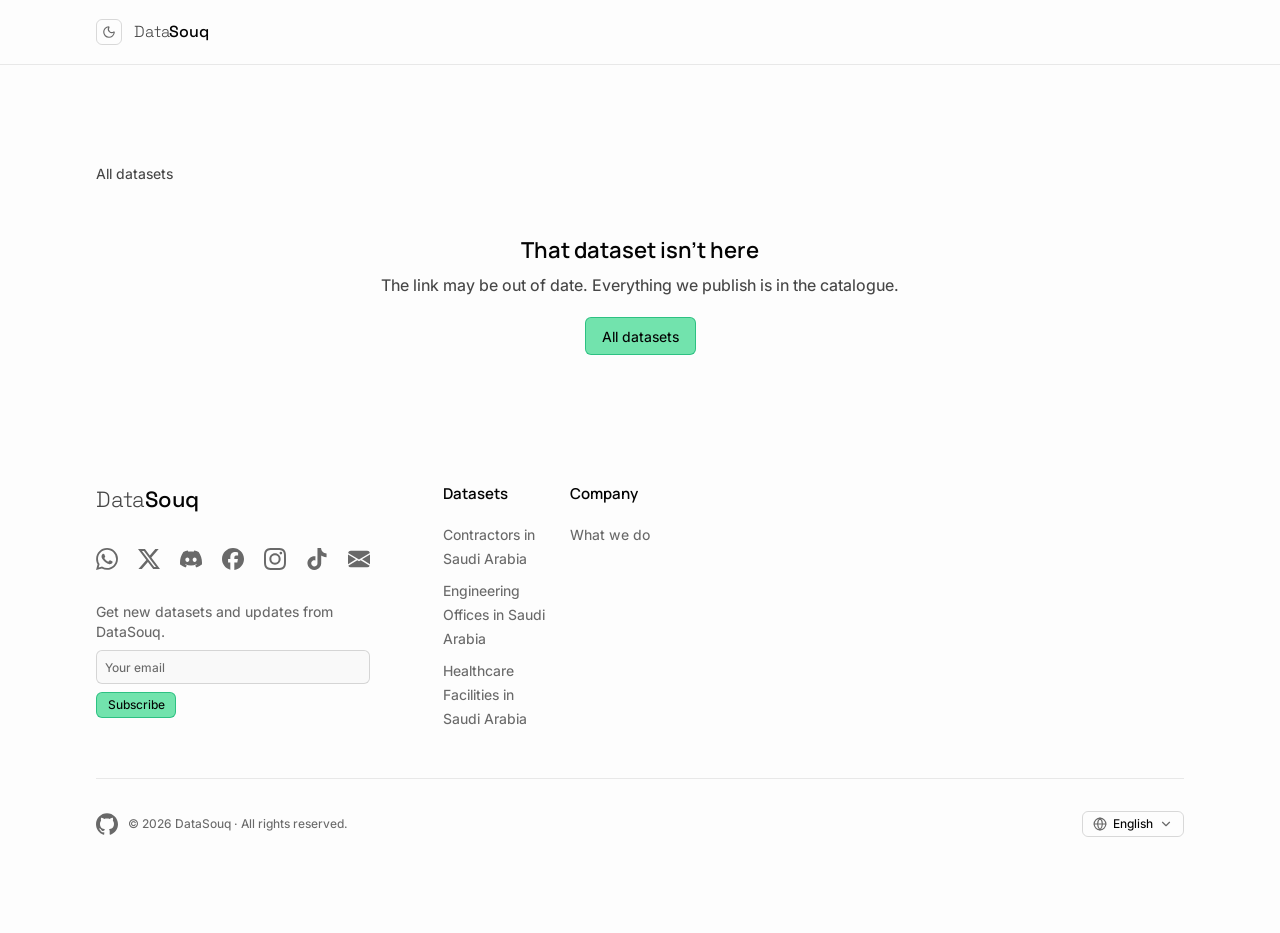
==== dataset.html @ 9126fdaa "Move the theme control to the nav, and rebuild the language picker Three changes to the chrome, all " ====
<!DOCTYPE html>
<html lang="en" dir="ltr" data-theme="light">
<head>
<meta charset="UTF-8">
<meta name="viewport" content="width=device-width, initial-scale=1">
<title>Dataset — DataSouq</title>
<meta name="description" content="Field list, coverage and distribution charts for a DataSouq dataset. قائمة الحقول وتغطية البيانات ورسوم التوزيع لقاعدة بيانات داتا سوق.">

<!-- One page serves every dataset: ?id= picks which. There is no per-dataset
     HTML file to keep in step as assets/js/datasets.js grows, and no server
     to rewrite paths on a static host. The canonical below is rewritten per
     dataset by dataset-page.js, alongside the title and og: tags. -->
<meta property="og:type" content="article">
<meta property="og:site_name" content="DataSouq">
<meta property="og:title" content="Dataset — DataSouq">
<meta property="og:description" content="Field list, coverage and distribution charts for a DataSouq dataset.">
<meta property="og:image" content="https://datasouq.github.io/assets/og.jpg">
<meta property="og:image:width" content="1200">
<meta property="og:image:height" content="630">
<meta name="twitter:card" content="summary_large_image">
<meta name="twitter:image" content="https://datasouq.github.io/assets/og.jpg">
<link rel="canonical" href="https://datasouq.github.io/dataset.html">

<meta name="theme-color" id="theme-color" content="#fdfdfd">

<link rel="icon" href="data:image/svg+xml,%3Csvg xmlns='http://www.w3.org/2000/svg' viewBox='0 0 32 32'%3E%3Crect width='32' height='32' rx='6' fill='%233ecf8e'/%3E%3Ctext x='16' y='22' font-size='17' font-family='Arial' font-weight='bold' text-anchor='middle' fill='%23101010'%3ED%3C/text%3E%3C/svg%3E">

<link rel="preconnect" href="https://fonts.googleapis.com">
<link rel="preconnect" href="https://fonts.gstatic.com" crossorigin>
<link href="https://fonts.googleapis.com/css2?family=Inter:wght@400;450;500&family=Manrope:wght@500;600&family=IBM+Plex+Sans+Arabic:wght@400;500;600&display=swap" rel="stylesheet">
<link href="https://fonts.googleapis.com/css2?family=Space+Grotesk:wght@300;500&text=DataSouq&display=swap" rel="stylesheet">

<link rel="stylesheet" href="assets/css/styles.css">

<!-- Restore theme + language before paint -->
<script>
  (function () {
    try {
      var theme = localStorage.getItem("datasouq-theme") || "light";
      var lang = localStorage.getItem("datasouq-lang") || "en";
      document.documentElement.setAttribute("data-theme", theme);
      document.documentElement.lang = lang;
      document.documentElement.dir = lang === "ar" ? "rtl" : "ltr";
      var meta = document.getElementById("theme-color");
      if (meta) meta.setAttribute("content", theme === "dark" ? "#151816" : "#fdfdfd");
    } catch (e) {}
  })();
</script>

<!-- Organization and WebSite only, same as the landing page. The Dataset
     entry for whichever dataset this page is showing is appended by
     site.js's renderDatasetStructuredData() — on this page it narrows to
     the one being viewed, so a crawler reading this URL gets markup about
     this dataset rather than the whole catalogue. -->
<script type="application/ld+json" id="ld-json">
{
  "@context": "https://schema.org",
  "@graph": [
    {
      "@type": "Organization",
      "@id": "https://datasouq.github.io/#organization",
      "name": "DataSouq",
      "alternateName": "داتا سوق",
      "url": "https://datasouq.github.io/",
      "image": "https://datasouq.github.io/assets/og.jpg",
      "description": "DataSouq cleans, deduplicates and structures raw records, then delivers them as datasets ready to import.",
      "email": "mbi.datasouq@gmail.com",
      "sameAs": [
        "https://github.com/datasouq",
        "https://x.com/xdatasouq",
        "https://www.tiktok.com/@datasouq",
        "https://www.facebook.com/DataSouq.page",
        "https://www.instagram.com/datasouq"
      ]
    },
    {
      "@type": "WebSite",
      "@id": "https://datasouq.github.io/#website",
      "url": "https://datasouq.github.io/",
      "name": "DataSouq",
      "inLanguage": ["en", "ar"],
      "publisher": { "@id": "https://datasouq.github.io/#organization" }
    }
  ]
}
</script>
</head>
<body>

<a class="skip-link" href="#main" tabindex="0" data-i18n="skipLink">Skip to content</a>

<!-- ============================ Nav ============================ -->
<header class="nav">
  <div class="container nav__inner">
    <!-- The theme control leads the bar, pinned to its left edge. .nav__inner
         is direction: ltr, so "left" here is the physical side and it stays
         put when the page turns over into Arabic. -->
    <button class="ctl ctl--icon" id="theme-toggle" tabindex="0" aria-label="Toggle theme">
      <!-- Lucide: sun -->
      <svg class="icon-sun" viewBox="0 0 24 24" fill="none" stroke="currentColor" stroke-width="2" stroke-linecap="round" stroke-linejoin="round" aria-hidden="true">
        <circle cx="12" cy="12" r="4"/>
        <path d="M12 2v2"/>
        <path d="M12 20v2"/>
        <path d="m4.93 4.93 1.41 1.41"/>
        <path d="m17.66 17.66 1.41 1.41"/>
        <path d="M2 12h2"/>
        <path d="M20 12h2"/>
        <path d="m6.34 17.66-1.41 1.41"/>
        <path d="m19.07 4.93-1.41 1.41"/>
      </svg>
      <!-- Lucide: moon -->
      <svg class="icon-moon" viewBox="0 0 24 24" fill="none" stroke="currentColor" stroke-width="2" stroke-linecap="round" stroke-linejoin="round" aria-hidden="true">
        <path d="M20.985 12.486a9 9 0 1 1-9.473-9.472c.405-.022.617.46.402.803a6 6 0 0 0 8.268 8.268c.344-.215.825-.004.803.401"/>
      </svg>
    </button>

    <!-- Wordmark: one word, two weights. The break between "Data" and "Souq"
         is carried by weight and tone, not by a space or a separator. -->
    <a class="brand" href="index.html#top" tabindex="0" lang="en" aria-label="DataSouq — home"
       data-i18n-attr="aria-label:brandHome"
       ><span class="brand__data">Data</span><span class="brand__souq">Souq</span></a>
  </div>
</header>

<main id="main" tabindex="-1">

  <!-- Everything below is written by assets/js/dataset-page.js from the
       dataset's assets/js/datasets.js entry and its generated
       assets/data/<id>.js payload. The page holds the shells only, so it
       never needs editing when a dataset is added. -->
  <section class="section detail__head">
    <div class="container">
      <a class="backlink" href="index.html#datasets" tabindex="0" data-i18n="backToCatalogue">
        <!-- Lucide: arrow-left — flipped for RTL by CSS -->
        <svg class="backlink__icon" viewBox="0 0 24 24" fill="none" stroke="currentColor" stroke-width="2" stroke-linecap="round" stroke-linejoin="round" aria-hidden="true">
          <path d="m12 19-7-7 7-7"/><path d="M19 12H5"/>
        </svg>
        <span data-i18n="backToCatalogue">All datasets</span>
      </a>

      <div id="detail-head"></div>
    </div>
  </section>

  <section class="section" id="figures">
    <div class="container">
      <div class="head">
        <div class="head__label" data-i18n="chartsLabel">Inside the data</div>
        <h2 data-i18n="chartsTitle">What the file actually holds</h2>
        <p data-i18n="chartsLead">Every figure below is counted from the delivered file, not estimated.</p>
      </div>
      <div id="detail-charts" class="charts"></div>
    </div>
  </section>

  <section class="section" id="dictionary">
    <div class="container">
      <div class="head">
        <div class="head__label" data-i18n="dictLabel">Data dictionary</div>
        <h2 data-i18n="dictTitle">Every field, described</h2>
        <p data-i18n="dictLead">The full column list as it ships in the file, with what each one holds and the values it takes.</p>
      </div>
      <div id="detail-dictionary"></div>
    </div>
  </section>

  <section class="section">
    <div class="container">
      <div class="panel">
        <div class="panel__icon">
          <!-- Lucide: package-open -->
          <svg viewBox="0 0 24 24" fill="none" stroke="currentColor" stroke-width="2" stroke-linecap="round" stroke-linejoin="round" aria-hidden="true">
            <path d="M12 22v-9"/>
            <path d="M15.17 2.21a1.67 1.67 0 0 1 1.63 0L21 4.57a1.93 1.93 0 0 1 0 3.36L8.82 14.79a1.655 1.655 0 0 1-1.64 0L3 12.43a1.93 1.93 0 0 1 0-3.36z"/>
            <path d="M20 13v3.87a2.06 2.06 0 0 1-1.11 1.83l-6 3.08a1.93 1.93 0 0 1-1.78 0l-6-3.08A2.06 2.06 0 0 1 4 16.87V13"/>
            <path d="M21 12.43a1.93 1.93 0 0 0 0-3.36L8.83 2.2a1.64 1.64 0 0 0-1.63 0L3 4.57a1.93 1.93 0 0 0 0 3.36l12.18 6.86a1.636 1.636 0 0 0 1.63 0z"/>
          </svg>
        </div>
        <h2 data-i18n="detailCtaTitle">Want this file?</h2>
        <p data-i18n="detailCtaBody">Message us and we'll send a sample of the real records and the price.</p>
        <div class="panel__actions" id="detail-cta"></div>
      </div>
    </div>
  </section>

</main>

<!-- ============================ Footer ============================ -->
<footer class="footer">
  <div class="container">
    <div class="footer__grid">

      <div class="footer__brand">
        <a class="brand brand--footer" href="index.html#top" tabindex="0" lang="en"
           aria-label="DataSouq — home" data-i18n-attr="aria-label:brandHome"
           ><span class="brand__data">Data</span><span class="brand__souq">Souq</span></a>

        <div class="footer__social">
          <span class="sr-only" role="status" aria-live="polite" id="copy-status"></span>
      <a class="social" data-wa href="https://wa.me/@mbi.group" target="_blank" rel="noopener noreferrer"
         tabindex="0" aria-label="WhatsApp" title="WhatsApp">
        <svg viewBox="0 0 24 24" fill="none" stroke="none" aria-hidden="true">
          <path fill="currentColor" d="M17.472 14.382c-.297-.149-1.758-.867-2.03-.967-.273-.099-.471-.148-.67.15-.197.297-.767.966-.94 1.164-.173.199-.347.223-.644.075-.297-.15-1.255-.463-2.39-1.475-.883-.788-1.48-1.761-1.653-2.059-.173-.297-.018-.458.13-.606.134-.133.298-.347.446-.52.149-.174.198-.298.298-.497.099-.198.05-.371-.025-.52-.075-.149-.669-1.612-.916-2.207-.242-.579-.487-.5-.669-.51-.173-.008-.371-.01-.57-.01-.198 0-.52.074-.792.372-.272.297-1.04 1.016-1.04 2.479 0 1.462 1.065 2.875 1.213 3.074.149.198 2.096 3.2 5.077 4.487.709.306 1.262.489 1.694.625.712.227 1.36.195 1.871.118.571-.085 1.758-.719 2.006-1.413.248-.694.248-1.289.173-1.413-.074-.124-.272-.198-.57-.347m-5.421 7.403h-.004a9.87 9.87 0 0 1-5.031-1.378l-.361-.214-3.741.982.998-3.648-.235-.374a9.86 9.86 0 0 1-1.51-5.26c.001-5.45 4.436-9.884 9.888-9.884 2.64 0 5.122 1.03 6.988 2.898a9.825 9.825 0 0 1 2.893 6.994c-.003 5.45-4.437 9.884-9.885 9.884m8.413-18.297A11.815 11.815 0 0 0 12.05 0C5.495 0 .16 5.335.157 11.892c0 2.096.547 4.142 1.588 5.945L.057 24l6.305-1.654a11.882 11.882 0 0 0 5.683 1.448h.005c6.554 0 11.89-5.335 11.893-11.893a11.821 11.821 0 0 0-3.48-8.413Z"/>
        </svg>
      </a>

      <a class="social" href="https://x.com/xdatasouq" target="_blank"
         rel="noopener noreferrer" tabindex="0" aria-label="X" title="X">
        <svg viewBox="1.25 2.25 21.57 19.5" fill="none" stroke="none" aria-hidden="true">
          <path fill="currentColor" d="M18.244 2.25h3.308l-7.227 8.26 8.502 11.24H16.17l-5.214-6.817L4.99 21.75H1.68l7.73-8.835L1.254 2.25H8.08l4.713 6.231zm-1.161 17.52h1.833L7.084 4.126H5.117z"/>
        </svg>
      </a>

      <button class="social" type="button" tabindex="0" data-copy="datasouq"
              aria-label="Copy our Discord username, datasouq" title="Discord — datasouq"
              data-i18n-attr="aria-label:discordCopy,title:discordTitle">
        <svg viewBox="0 0 24 24" fill="none" stroke="none" aria-hidden="true">
          <path fill="currentColor" d="M20.317 4.3658a19.7913 19.7913 0 0 0-4.8851-1.5152.0741.0741 0 0 0-.0785.0371c-.211.3753-.4447.8648-.6083 1.2495-1.8447-.2762-3.68-.2762-5.4868 0-.1636-.3933-.4058-.8742-.6177-1.2495a.077.077 0 0 0-.0785-.037 19.7363 19.7363 0 0 0-4.8852 1.515.0699.0699 0 0 0-.0321.0277C.5334 9.0458-.319 13.5799.0992 18.0578a.0824.0824 0 0 0 .0312.0561c2.0528 1.5076 4.0413 2.4228 5.9929 3.0294a.0777.0777 0 0 0 .0842-.0276c.4616-.6304.8731-1.2952 1.226-1.9942a.076.076 0 0 0-.0416-.1057c-.6528-.2476-1.2743-.5495-1.8722-.8923a.077.077 0 0 1-.0076-.1277c.1258-.0943.2517-.1923.3718-.2914a.0743.0743 0 0 1 .0776-.0105c3.9278 1.7933 8.18 1.7933 12.0614 0a.0739.0739 0 0 1 .0785.0095c.1202.099.246.1981.3728.2924a.077.077 0 0 1-.0066.1276 12.2986 12.2986 0 0 1-1.873.8914.0766.0766 0 0 0-.0407.1067c.3604.698.7719 1.3628 1.225 1.9932a.076.076 0 0 0 .0842.0286c1.961-.6067 3.9495-1.5219 6.0023-3.0294a.077.077 0 0 0 .0313-.0552c.5004-5.177-.8382-9.6739-3.5485-13.6604a.061.061 0 0 0-.0312-.0286zM8.02 15.3312c-1.1825 0-2.1569-1.0857-2.1569-2.419 0-1.3332.9555-2.4189 2.157-2.4189 1.2108 0 2.1757 1.0952 2.1568 2.419 0 1.3332-.9555 2.4189-2.1569 2.4189zm7.9748 0c-1.1825 0-2.1569-1.0857-2.1569-2.419 0-1.3332.9554-2.4189 2.1569-2.4189 1.2108 0 2.1757 1.0952 2.1568 2.419 0 1.3332-.946 2.4189-2.1568 2.4189Z"/>
        </svg>
      </button>

      <a class="social" href="https://www.facebook.com/DataSouq.page" target="_blank"
         rel="noopener noreferrer" tabindex="0" aria-label="Facebook" title="Facebook">
        <svg viewBox="0 0 24 24" fill="none" stroke="none" aria-hidden="true">
          <path fill="currentColor" d="M9.101 23.691v-7.98H6.627v-3.667h2.474v-1.58c0-4.085 1.848-5.978 5.858-5.978.401 0 .955.042 1.468.103a8.68 8.68 0 0 1 1.141.195v3.325a8.623 8.623 0 0 0-.653-.036 26.805 26.805 0 0 0-.733-.009c-.707 0-1.259.096-1.675.309a1.686 1.686 0 0 0-.679.622c-.258.42-.374.995-.374 1.752v1.297h3.919l-.386 2.103-.287 1.564h-3.246v8.245C19.396 23.238 24 18.179 24 12.044c0-6.627-5.373-12-12-12s-12 5.373-12 12c0 5.628 3.874 10.35 9.101 11.647Z"/>
        </svg>
      </a>

      <a class="social" href="https://www.instagram.com/datasouq" target="_blank"
         rel="noopener noreferrer" tabindex="0" aria-label="Instagram" title="Instagram">
        <svg viewBox="0 0 24 24" fill="none" stroke="none" aria-hidden="true">
          <path fill="currentColor" d="M7.0301.084c-1.2768.0602-2.1487.264-2.911.5634-.7888.3075-1.4575.72-2.1228 1.3877-.6652.6677-1.075 1.3368-1.3802 2.127-.2954.7638-.4956 1.6365-.552 2.914-.0564 1.2775-.0689 1.6882-.0626 4.947.0062 3.2586.0206 3.6671.0825 4.9473.061 1.2765.264 2.1482.5635 2.9107.308.7889.72 1.4573 1.388 2.1228.6679.6655 1.3365 1.0743 2.1285 1.38.7632.295 1.6361.4961 2.9134.552 1.2773.056 1.6884.069 4.9462.0627 3.2578-.0062 3.668-.0207 4.9478-.0814 1.28-.0607 2.147-.2652 2.9098-.5633.7889-.3086 1.4578-.72 2.1228-1.3881.665-.6682 1.0745-1.3378 1.3795-2.1284.2957-.7632.4966-1.636.552-2.9124.056-1.2809.0692-1.6898.063-4.948-.0063-3.2583-.021-3.6668-.0817-4.9465-.0607-1.2797-.264-2.1487-.5633-2.9117-.3084-.7889-.72-1.4568-1.3876-2.1228C21.2982 1.33 20.628.9208 19.8378.6165 19.074.321 18.2017.1197 16.9244.0645 15.6471.0093 15.236-.005 11.977.0014 8.718.0076 8.31.0215 7.0301.0839m.1402 21.6932c-1.17-.0509-1.8053-.2453-2.2287-.408-.5606-.216-.96-.4771-1.3819-.895-.422-.4178-.6811-.8186-.9-1.378-.1644-.4234-.3624-1.058-.4171-2.228-.0595-1.2645-.072-1.6442-.079-4.848-.007-3.2037.0053-3.583.0607-4.848.05-1.169.2456-1.805.408-2.2282.216-.5613.4762-.96.895-1.3816.4188-.4217.8184-.6814 1.3783-.9003.423-.1651 1.0575-.3614 2.227-.4171 1.2655-.06 1.6447-.072 4.848-.079 3.2033-.007 3.5835.005 4.8495.0608 1.169.0508 1.8053.2445 2.228.408.5608.216.96.4754 1.3816.895.4217.4194.6816.8176.9005 1.3787.1653.4217.3617 1.056.4169 2.2263.0602 1.2655.0739 1.645.0796 4.848.0058 3.203-.0055 3.5834-.061 4.848-.051 1.17-.245 1.8055-.408 2.2294-.216.5604-.4763.96-.8954 1.3814-.419.4215-.8181.6811-1.3783.9-.4224.1649-1.0577.3617-2.2262.4174-1.2656.0595-1.6448.072-4.8493.079-3.2045.007-3.5825-.006-4.848-.0608M16.953 5.5864A1.44 1.44 0 1 0 18.39 4.144a1.44 1.44 0 0 0-1.437 1.4424M5.8385 12.012c.0067 3.4032 2.7706 6.1557 6.173 6.1493 3.4026-.0065 6.157-2.7701 6.1506-6.1733-.0065-3.4032-2.771-6.1565-6.174-6.1498-3.403.0067-6.156 2.771-6.1496 6.1738M8 12.0077a4 4 0 1 1 4.008 3.9921A3.9996 3.9996 0 0 1 8 12.0077"/>
        </svg>
      </a>

      <a class="social" href="https://www.tiktok.com/@datasouq" target="_blank"
         rel="noopener noreferrer" tabindex="0" aria-label="TikTok" title="TikTok">
        <svg viewBox="0 0 24 24" fill="none" stroke="none" aria-hidden="true">
          <path fill="currentColor" d="M12.525.02c1.31-.02 2.61-.01 3.91-.02.08 1.53.63 3.09 1.75 4.17 1.12 1.11 2.7 1.62 4.24 1.79v4.03c-1.44-.05-2.89-.35-4.2-.97-.57-.26-1.1-.59-1.62-.93-.01 2.92.01 5.84-.02 8.75-.08 1.4-.54 2.79-1.35 3.94-1.31 1.92-3.58 3.17-5.91 3.21-1.43.08-2.86-.31-4.08-1.03-2.02-1.19-3.44-3.37-3.65-5.71-.02-.5-.03-1-.01-1.49.18-1.9 1.12-3.72 2.58-4.96 1.66-1.44 3.98-2.13 6.15-1.72.02 1.48-.04 2.96-.04 4.44-.99-.32-2.15-.23-3.02.37-.63.41-1.11 1.04-1.36 1.75-.21.51-.15 1.07-.14 1.61.24 1.64 1.82 3.02 3.5 2.87 1.12-.01 2.19-.66 2.77-1.61.19-.33.4-.67.41-1.06.1-1.79.06-3.57.07-5.36.01-4.03-.01-8.05.02-12.07z"/>
        </svg>
      </a>

      <a class="social" href="mailto:mbi.datasouq@gmail.com" tabindex="0" aria-label="Email" title="Email"
         data-i18n-attr="aria-label:emailLabel,title:emailLabel">
        <svg viewBox="0 0 16 16" fill="none" stroke="none" aria-hidden="true">
          <path fill="currentColor" d="M.05 3.555A2 2 0 0 1 2 2h12a2 2 0 0 1 1.95 1.555L8 8.414zM0 4.697v7.104l5.803-3.558zM6.761 8.83l-6.57 4.027A2 2 0 0 0 2 14h12a2 2 0 0 0 1.808-1.144l-6.57-4.027L8 9.586zm3.436-.586L16 11.801V4.697z"/>
        </svg>
      </a>
        </div>

        <form class="footer__form" id="subscribe" novalidate>
          <p data-i18n="subLead">Get new datasets and updates from DataSouq.</p>
          <input class="field" type="email" id="subscribe-email" required
                 placeholder="Your email" autocomplete="email"
                 aria-label="Your email address" tabindex="0"
                 data-i18n-attr="placeholder:subPlaceholder,aria-label:subEmailLabel">
          <button class="btn btn--primary btn--tiny" type="submit" tabindex="0"
                  data-i18n="subBtn">Subscribe</button>
        </form>

        <div class="footer__thanks" role="status" aria-live="polite" hidden>
          <p class="footer__thanks-title" data-i18n="thanksTitle">Check your mail app</p>
          <p data-i18n="thanksBody">We opened a message with the request ready. Send it and you are on the list.</p>
        </div>
      </div>

      <div class="footer__nav">
        <div class="footer__cols">
          <div class="footer__col">
            <h2 data-i18n="catalogueTitle">Datasets</h2>
            <ul role="list" id="footer-dataset-links"></ul>
          </div>

          <div class="footer__col">
            <h2 data-i18n="footerCompany">Company</h2>
            <ul role="list">
              <li><a href="index.html#what-we-do" tabindex="0" data-i18n="whatLabel">What we do</a></li>
            </ul>
          </div>
        </div>
      </div>

    </div>

    <div class="footer__bar">
      <!-- The source link opens this line: it points at the work the line
           claims ownership of, which is not a setting and does not belong
           beside one. -->
      <span class="footer__copy">
        <a class="social" href="https://github.com/datasouq" target="_blank"
           rel="noopener noreferrer" tabindex="0" aria-label="GitHub" title="GitHub">
          <!-- Custom fill-only icon: GitHub is a brand logo, not in Lucide -->
          <svg viewBox="0 0 24 24" fill="none" stroke="none" aria-hidden="true">
            <path fill="currentColor" d="M12 .297c-6.63 0-12 5.373-12 12 0 5.303 3.438 9.8 8.205 11.385.6.113.82-.258.82-.577 0-.285-.01-1.04-.015-2.04-3.338.724-4.042-1.61-4.042-1.61C4.422 18.07 3.633 17.7 3.633 17.7c-1.087-.744.084-.729.084-.729 1.205.084 1.838 1.236 1.838 1.236 1.07 1.835 2.809 1.305 3.495.998.108-.776.417-1.305.76-1.605-2.665-.3-5.466-1.332-5.466-5.93 0-1.31.465-2.38 1.235-3.22-.135-.303-.54-1.523.105-3.176 0 0 1.005-.322 3.3 1.23.96-.267 1.98-.399 3-.405 1.02.006 2.04.138 3 .405 2.28-1.552 3.285-1.23 3.285-1.23.645 1.653.24 2.873.12 3.176.765.84 1.23 1.91 1.23 3.22 0 4.61-2.805 5.625-5.475 5.92.42.36.81 1.096.81 2.22 0 1.606-.015 2.896-.015 3.286 0 .315.21.69.825.57C20.565 22.092 24 17.592 24 12.297c0-6.627-5.373-12-12-12"/>
          </svg>
        </a>
        <span>© <span id="year">2026</span> DataSouq ·
          <span class="footer__rights" data-i18n="rights">All rights reserved.</span></span>
      </span>

      <!-- The language picker is what is left at this end: the one control
           here that is genuinely a setting. The theme control moved to the
           nav bar, and the source link to the line above. -->
      <div class="footer__bar-actions">
        <!--
          Modelled on the language control at claude.com, read off the live
          page rather than guessed: a bordered trigger carrying a globe, the
          name of the current language, and a chevron, opening a menu of the
          languages with each written in its own script.

          That last part is the pattern's reason to exist. The control this
          replaces was a two-option toggle reading "EN AR", which tells a
          reader what it does only if they already read one of the two. A menu
          naming "English" and "العربية" in their own scripts is legible from
          either side.

          Semantics follow the shape: aria-haspopup="menu" and aria-expanded on
          the trigger, role="menu" on the panel, and role="menuitemradio" with
          aria-checked on the options — they are a set of mutually exclusive
          choices, which is what menuitemradio means.
        -->
        <div class="langpicker">
          <button class="ctl langpicker__trigger" type="button" id="lang-trigger"
                  aria-haspopup="menu" aria-expanded="false" aria-controls="lang-menu"
                  aria-label="Language: English" tabindex="0"
                  data-i18n-attr="aria-label:langPickerLabel">
            <!-- Lucide: globe -->
            <svg viewBox="0 0 24 24" fill="none" stroke="currentColor" stroke-width="2" stroke-linecap="round" stroke-linejoin="round" aria-hidden="true">
              <circle cx="12" cy="12" r="10"/>
              <path d="M12 2a14.5 14.5 0 0 0 0 20 14.5 14.5 0 0 0 0-20"/>
              <path d="M2 12h20"/>
            </svg>
            <span id="lang-current">English</span>
            <!-- Lucide: chevron-down -->
            <svg class="langpicker__chevron" viewBox="0 0 24 24" fill="none" stroke="currentColor" stroke-width="2" stroke-linecap="round" stroke-linejoin="round" aria-hidden="true">
              <path d="m6 9 6 6 6-6"/>
            </svg>
          </button>

          <div class="langpicker__menu" id="lang-menu" role="menu"
               aria-labelledby="lang-trigger" hidden>
            <button class="langpicker__item" type="button" role="menuitemradio"
                    data-lang="en" aria-checked="true" lang="en" dir="ltr" tabindex="-1">
              <!-- Lucide: check -->
              <svg class="langpicker__check" viewBox="0 0 24 24" fill="none" stroke="currentColor" stroke-width="2.5" stroke-linecap="round" stroke-linejoin="round" aria-hidden="true">
                <path d="M20 6 9 17l-5-5"/>
              </svg>
              English
            </button>
            <button class="langpicker__item" type="button" role="menuitemradio"
                    data-lang="ar" aria-checked="false" lang="ar" dir="rtl" tabindex="-1">
              <svg class="langpicker__check" viewBox="0 0 24 24" fill="none" stroke="currentColor" stroke-width="2.5" stroke-linecap="round" stroke-linejoin="round" aria-hidden="true">
                <path d="M20 6 9 17l-5-5"/>
              </svg>
              العربية
            </button>
          </div>
        </div>
      </div>
    </div>
  </div>
</footer>

<script src="assets/js/icons.js"></script>
<script src="assets/js/datasets.js"></script>
<script src="assets/js/site.js"></script>
<script src="assets/js/dataset-page.js"></script>
</body>
</html>
---- assets/css/styles.css ----
/* ==========================================================================
   DataSouq — design tokens

   Built the way the Supabase design system builds them: each theme sets a
   handful of scalars, and every colour is DERIVED from those in OKLCH.
   Nothing below the knobs is hand-picked.

   TWO APPS SHIP THIS SYSTEM AND THEY DISAGREE. apps/design-system is Studio —
   dense panels inside an application. apps/www is supabase.com — a landing page.
   Where they differ, this page follows apps/www, because that is what it is.
   That fork has been taken for the type scale (--text-sm 14px, not Studio's 13),
   the container ladder, the hero band, the section rhythm, card padding, the
   card title weight, the section header's internal gaps and the whole footer.
   apps/www does not import typography.css, so where an element role is in
   question apps/www wins there too.

   Traced to:
     packages/ui/build/css/source/semantic.css         derivation chain
     packages/ui/build/css/source/compat.css           the border/foreground aliases
     packages/ui/build/css/source/global.css           card padding tokens
     packages/ui/build/css/themes/light.css            light knobs + brand scale
     packages/ui/build/css/themes/classic-dark.css     dark knobs + brand scale
     packages/config/css/theme.css                     --radius-panel: 6px, font tokens
     packages/config/css/utilities.css                 focus-ring, focus-inset
     packages/config/typography.css                    element type roles
     packages/ui/src/components/Button/Button.tsx      variants
     packages/ui/src/lib/constants.ts                  size scale
     packages/ui/src/components/shadcn/ui/card.tsx     Card and its sections
     packages/ui-patterns/src/PageSection|PageHeader|PageContainer
     packages/ui-patterns/src/MetricCard                the metric row's pairing
     packages/ui-patterns/src/EmptyStatePresentational   the panel
     packages/ui-patterns/src/SkipToContent              the skip link's contract
     apps/design-system/styles/globals.css             the Inter-tuned scale
     apps/design-system/content/docs/accessibility.mdx focus, tabindex, sr-only
     apps/design-system/content/docs/icons.mdx         Lucide, tints, custom SVGs
     apps/www/styles/globals.css                       supabase.com's own scale
     apps/www/components/Nav, Footer, UI/SectionHeader
     apps/www/app/(home)/_components/Hero, OpenSourceSection
     apps/www/app/(home)/_components  the product-card row, measured live:
       grid-cols-12 gap-3, col-span-6 xl:col-span-3, sm:h-[400px], rounded-xl,
       a p-px gradient border, 24px/16px padding, an items-center gap-2 title
       row with an 18px icon, Manrope 600 16/24, and a 14/20 body whose strong
       lifts the colour only
     supabase.com/features  the feature-card family, measured live across all
       81 cards: a p-px gradient border, an inner rounded-[11px] flex column at
       gap-2 p-2, then a tinted aspect-square panel 80px tall (140px from md)
       holding a 20px Lucide mark, and BELOW it a flex-col gap-1.5 text column
       with the heading at text-sm md:text-base leading-5. Not one of the 81
       puts its icon on the title's line.
     apps/www/app/(products)/…/_components               bordered card precedents

   Every deviation, and why. Nothing deviates without a reason that changes the
   outcome — and nothing here is left asserted only at the rule it governs:

     1. IBM Plex Sans Arabic is appended to both font stacks, and
        :root[lang="ar"] drops --font-weight-normal to 400. Inter ships a real
        450; Plex Arabic ships whole hundreds, and CSS font matching resolves
        450 upward onto the 500 face — measured, 450 and 500 set the same string
        at 498.00px against 400's 485.81px. Left at 450 the Arabic ran a full
        step heavier than the English beside it and `strong`, being font-medium
        at 500, became the same face as its own paragraph.

     2. CardTitle is `text-xs font-mono uppercase` upstream, and CardHeader /
        CardContent / CardFooter split with an internal border. Both are dense
        Studio idioms: uppercase carries no meaning in Arabic, Plex Arabic has
        no mono companion, and the three small cards hold a title and two lines,
        so there is nothing to divide. The dataset card does divide, once, above
        its metric row.

     3. The section eyebrow keeps 14px sentence-case sans in --brand-text where
        every apps/www definition of it — SectionHeader's subtitle, the `.label`
        utility, typography.css's heading-meta — is 12px mono uppercase
        tracking-wider in --foreground-lighter. Three of those five properties
        cannot come along: uppercase means nothing in Arabic, there is no Arabic
        mono, and positive tracking breaks Arabic joins. The size and the colour
        are what compensate for their loss; without them nothing would mark the
        line as a label. Reasoned in full at .head__label.

     4. Every body paragraph keeps --muted-foreground where upstream uses
        --foreground-lighter. On --card that token measures 4.27:1 in dark and
        fails AA outright. On --background it measures 5.42:1 light and 4.59:1
        dark — passing, but by 0.09 at 16px/450, about 2% of headroom, on a
        colour that moves with any knob edit. --muted-foreground is 9.29:1 and
        8.22:1. Two surfaces, one answer, for two different reasons.

     5. The brand icon plate (.card__icon) has no upstream source AS A BRAND
        FILL. A plate as such is not unprecedented, and this said so too
        absolutely until the verification pass caught it: ui-patterns'
        GlassPanel takes an optional `showIconBg`, and its IconBackground is
        `bg-surface-75 border w-8 h-8 flex items-center justify-center
        rounded-sm` around an `img className="w-5"` — read from source, a
        NEUTRAL surface chip, 20px of mark in a 32px box at the default border.
        None of that geometry is imported here and the fill is the part that is
        ours: brand-default at 10% behind a --brand-500 stroke and a
        brand-tinted glyph, where upstream's is a surface tint behind a logo.
        Every other upstream icon in a card sits bare, tinted with a text class,
        which is what icons.mdx prescribes and all it prescribes. The plate is a
        landing-page accent, kept deliberately, and measured safe on the surface
        it actually paints: brand-default at 10% over --card gives 4.87:1
        against --brand-600 in light and 8.83:1 in dark, both clear of 1.4.11's
        3:1.
        The empty-state panel does NOT use it, because a plate is a Card
        affordance and that panel is not a card.

     6. The hero is centred, single-column, with full-width buttons below 640px
        and a rule under the band. supabase.com's hero is start-aligned, splits
        into two columns at lg, stretches nothing and carries no border. Centring
        is language-neutral, so the band needs no RTL work at all; an asymmetric
        two-column hero needs more copy than one dataset justifies; and on a page
        with three sections one rule closes the band that the padding alone would
        leave open. Its padding IS theirs: 48/32 below md, 160/64 from it.

     7. The header bar and the WHOLE footer stay put in Arabic. Asked for
        directly: a control that relocates itself, along with the wordmark,
        reads as the page jumping. Both language and theme now sit in the footer
        bar, which was pinned for the same reason and measures identically in
        both languages — the group at 1008-1169 at 1280 either way — so the rule
        followed them rather than being restated. The header bar keeps the
        wordmark and nothing else. The skip link keeps its physical `left`
        because it still sits inside that bar's footprint. The page body between
        them mirrors as usual.

        This said "footer" from the start and only ever covered its bottom bar.
        .nav__inner and .footer__bar carried direction: ltr; .footer__grid did
        not, so in Arabic the brand block crossed 778px to the right (left 96 to
        874 at 1280), the link block came back the other way (407 to 96) and the
        two columns swapped (439/563 to 718/593), all above a copyright strip
        that had not moved. The grid is pinned now, and measured in both
        languages at 375, 768 and 1280 every box in the footer sits at the same
        x: wordmark 24/24/96, channel row and form 24-298/24-298/96-370, columns
        @24/@24+@385/@439+@563, the copyright at 24/24/96 and GitHub at
        329/707/1147.

        The footer is also translated now, which is the other half of the same
        request, and pinning the layout is not the same as typesetting the text
        LTR: every text-bearing block inside it turns RTL in Arabic so
        punctuation lands on the correct side, inside a box that has not moved.
        The wordmark, the channel row and the copyright's Latin head do not
        turn — a name, a lockup, and a mixed run whose Arabic clause is isolated
        so the © and the year stay at the left. Nor does the form: it is a
        column flex at align-items: flex-start, and flex-start is
        direction-relative, so turning the form put the Subscribe button at the
        right edge (96-176 in English against 320-370 in Arabic). Its two text
        children turn instead — both 274px wide, so they fill the block and
        nothing moves when they do. The button also holds its width, 80px in
        both languages, against an intrinsic 79.63 for "Subscribe" and 46.88
        for "اشترك"; the longer label sets the box and the shorter centres in
        it. Measured: 24-104 at 375 and 768, 96-176 at 1280, in both.

     8. The metric row compresses MetricCard: 14px figure inline with its label,
        where upstream is an 18px tabular figure above a smaller one. Five
        metrics in one card is not a shape upstream has — it lays one metric per
        Card — so the row is ours, built from MetricCard's parts. tabular-nums,
        items-start and the --muted-foreground icon tint are all its.

     9. The empty-state panel keeps a 16px title and a --card background where
        EmptyStatePresentational has neither an explicit title size nor a fill.
        Everything else about it is the fragment: dashed border, no shadow,
        px-4 py-10, a bare 24px icon at stroke 1.5, a 14px description at 640px,
        12px down the stack.

    10. The dataset card is their product card on a wider span. Theirs is
        col-span-3 at xl — 259.25px, four across; ours is span 4 at 1024 —
        354.66px at the capped container, three across — because theirs holds a
        title, two lines and an illustration while this one holds a paragraph,
        five metrics and an action. h-[400px] becomes a min-height for the same
        reason it always does here: the Arabic body sets longer than the English
        and a fixed height would clip it. The 12px radius and 24/16 padding are
        NOT taken; every card on this page keeps the family's 8px and 24px,
        because the dataset card and the three service cards sit one section
        apart in the same scroll and a different corner would read as a mistake.
        The title weight is the one place the difference says something — 600
        against .card h3's 500, the object against the work — so that is taken.

    11. The icon-beside-title row is on ALL FOUR cards, and upstream would put
        it on one. Their product cards use it; their feature cards — the family
        the three service cards belong to — do not, on two independent readings.
        Measured across all 81 cards on supabase.com/features: every one centres
        a 20px mark in a tinted panel ABOVE the heading, none shares the
        heading's line. And read from source, the closest analogue there is to
        these three — a bordered card at p-6 holding an icon, a title and one
        line — is Highlights.tsx under
        apps/www/app/(products)/edge-functions/_components:
        `flex flex-col gap-3`, then a BARE 20px mark in
        --foreground-lighter, then `h3 text-base font-medium`, then a text-sm
        paragraph. It stacks. It also settles two things this file already had
        right: the title at font-medium, which is .card h3's 500, and the plate
        as ours alone — upstream's mark there has no plate at all (deviation 5).
        Asked for directly, and the reason holds: this page is one scroll with
        four cards in two sections, where upstream's two families live on
        different pages and never appear together. What the service cards had
        before was neither idiom anyway — a 32px plate stacked above a title,
        which upstream has nowhere — so this moves them ONTO an upstream shape
        rather than away from one.

        Two things fall out of sharing the row. The plate is 24px with an 18px
        mark for every card, and the 18px is the painted hairline, not a box
        rule: stroke-width 2 over a 24-unit viewBox at 18px paints 1.5px, which
        is the figure the stroke note below pins everything else to. It is NOT
        icons.mdx's 18-in-24 — that rule governs custom SVGs, as this header
        says two paragraphs down, and all four plate marks are Lucide drawings.
        The 32px plate was sized to be stacked, and beside a 24px line it
        overhung by 4px each side. And .card became the flex column their content column
        is — `flex flex-col gap-2 sm:gap-4`, so 8px here and 16px on the
        dataset card — which let `.card h3`'s margin go: inside a title row
        that margin belongs to the title's box, not under it. Highlights.tsx
        sets its card gap to 12px, and that is not taken: 8px and 16px are one
        component's `gap-2` and `sm:gap-4`, and importing 12px from a third
        component would break a pairing that comes from one.

        align-items is flex-start, not their center. Their product-card titles
        are single words that never wrap; one of ours does. Measured at 768px,
        each service card is 227px with a 177px text box, the plate and gap take
        32px, and "Cleaning & structuring" needs 168.88px of the 145px left — so
        it runs to two lines below 250.88px of card width, which in this pane is
        a viewport of 839px against 840px. items-center would
        centre the plate against that 48px box and drop it 12px below the line
        it labels. flex-start pins it to the first line, and since the plate is
        24px and the line-height is 24px the two are concentric either way for
        a single-line title — measured, plate centre 12 and line centre 12 in
        both languages at every width.

    12. Arabic sets Arabic-Indic digits, with the Arabic punctuation that goes
        with them: U+066C for thousands, U+066B for the decimal, U+066A for
        percent. So ١٧٬٣٠٤ and ٩٩٫٥٪ where English has 17,304 and 99.5%. Asked
        for directly. Worth knowing that Saudi Arabia, which is the market this
        dataset covers, uses Western digits far more widely than Egypt does; if
        that turns out to matter, the change is transcribing five values and two
        labels in the Arabic block back, not a setting.

        All five glyphs are real in IBM Plex Sans Arabic, not fallbacks:
        measured at 12px, ٠ sets 3.38px, ٩ 6.10, ٪ 6.79, ٫ 3.26 and ٬ 3.38,
        each against the 6.31/3.83 the same characters get from the font stack
        with Plex removed. Different advances mean Plex is drawing them.

        The digits are written into the Arabic dictionary as literals rather
        than converted at render time, because that is what they are. The one
        number the page computes is the year, and that goes through a per-
        language digits() so the two dictionaries have the same shape and the
        caller never branches. Machine-readable numbers — the JSON-LD figures,
        the aria-labels — stay Western on purpose.

   Not a deviation, though it may look like one: WhatsApp green is simply
   absent, and the brand token is the compliant choice for the CTA. The Lucide
   icons vary from 75% to 83% of their box in whichever dimension leads — that
   is Lucide's own optical grid, and icons.mdx's 18-in-24 rule governs custom
   SVGs, not Lucide's drawings. Only the footer's channel marks are normalised
   to their box, because those come from six different designers and share no
   optical system.

   Nor is the stroke width, though the attributes disagree: Lucide's own 2 sits
   on the smaller icons and 1.5 on the panel's. What upstream fixes is the
   PAINTED hairline — 1.5 user units at a 24px box, so 1.5 device px — and a
   stroke scales with its box. Measured: 2 at 18px paints 1.5px on the card
   plates, 1.5 at 24px paints 1.5px on the panel, and the small ones come in
   under — 1.333px at the metric row's 16px and 1.167px at the 14px of the
   language and theme controls, which .ctl svg states outright. This is what pins the plate's
   mark at 18px: it briefly went to 14px, which painted 1.167px — thinner than
   anything else on the page, including the metric icons it sits above. Setting every attribute to
   1.5 for the look of consistency would paint 1.125px and 1.0px instead —
   thinner than upstream everywhere but the panel, and less uniform than what
   is here.

   Unused but kept: --secondary and --elevation-3 complete the elevation ladder
   whose other two rungs are painted; --border-stronger completes the border
   ladder; --text-3xl, --lh-lg, --lh-2xl and --lh-3xl complete contiguous type
   steps. Machinery that produced a colour nothing painted has been deleted, not
   kept — the --accent chain went that way.

   Spacing follows Tailwind's 4px base, which neither globals.css overrides.
   Section rhythm and the container ladder come from apps/www's SectionContainer;
   the section-header-to-content gap is PageSection's gap-6, the gaps inside the
   header are SectionHeader's space-y-4 and mt-4, and action-group gaps are
   Button's space-x-2. Button sizes in use are tiny (the footer's Subscribe,
   the theme control and each language option) and medium (everything else);
   small has no user left since the controls stepped down to match their
   header's own right-hand group.
   ========================================================================== */

/* --------------------------------------------------------------------------
   Shared scalars and derived colours — formulas verbatim from semantic.css.
   Declared FIRST so a theme can override any knob, and so a theme that omits
   --elevation-step inherits the derived default, exactly as classic-dark does.
   -------------------------------------------------------------------------- */
:root {
  --contrast: 0.5;
  --contrast-delta: calc((var(--contrast) - 0.5) / 0.5);
  --contrast-up: max(0, var(--contrast-delta));
  --contrast-down: max(0, calc(var(--contrast-delta) * -1));
  --contrast-text-floor: 0.9;
  --contrast-border-floor: 0.05;
  --contrast-text: calc(1 - (1 - var(--contrast-text-floor)) * var(--contrast-down));
  --contrast-border-linear: calc(
    var(--contrast-border-floor) + (1 - var(--contrast-border-floor)) * var(--contrast)
  );
  --contrast-border: calc(var(--contrast-border-linear) * var(--contrast-border-linear));

  --elevation-1: 1;
  --elevation-2: 1.5;
  --elevation-3: 2;

  /* Signed span surface -> foreground: negative in light, positive in dark */
  --tone-span: calc(var(--foreground-lightness) - var(--surface));

  /* Default step. A theme may override it; classic-dark does not. */
  --elevation-step: calc(var(--tone-span) * 0.04);

  --surface-hue: var(--hue);
  --foreground-chroma: calc(var(--chroma) * 0.55);

  /* --- Derived colours (no relative colour syntax needed) --------------- */
  --background: oklch(var(--surface) calc(var(--chroma) * 0.5) var(--surface-hue));

  --foreground: oklch(
    calc(var(--surface) + var(--tone-span) * var(--contrast-text)) var(--foreground-chroma)
      var(--surface-hue)
  );

  --muted-foreground-mix: calc(
    var(--muted-foreground-level) + (1 - var(--muted-foreground-level)) * var(--contrast-up) -
      var(--muted-foreground-level) * 0.5 * var(--contrast-down)
  );
  --muted-foreground: oklch(
    calc(var(--surface) + var(--tone-span) * var(--muted-foreground-mix)) var(--foreground-chroma)
      var(--surface-hue)
  );

  --tertiary-foreground-mix: calc(
    var(--tertiary-foreground-level) + (1 - var(--tertiary-foreground-level)) * var(--contrast-up) -
      var(--tertiary-foreground-level) * 0.5 * var(--contrast-down)
  );
  --tertiary-foreground: oklch(
    calc(var(--surface) + var(--tone-span) * var(--tertiary-foreground-mix))
      var(--foreground-chroma) var(--surface-hue)
  );

  /* --brand-link is tuned for brand text on the page background (4.75:1 on
     --card in light). On a --brand-plate fill it drops to 4.14:1, under the AA
     floor for normal text, so text sitting on a plate uses the next step down
     the same upstream scale: --brand-600 measures 4.57:1 there. */
  --brand-on-plate: var(--brand-600);

  /* The focus ring. Upstream builds it as the accent at 55%:
       --ring: oklch(from var(--primary) l c h / 55%)
     --primary is mode-invariant at L 0.76, so in the dark theme that lands on
     3.52:1 against the background — over the 3:1 that WCAG 1.4.11 asks of a
     focus indicator. In the light theme the same colour composites to a pale
     mint on a near-white page and measures 1.47:1. Not dim: invisible. And
     light is this page's default, so that is what most people would get.

     Every other brand step was measured against the light background too:
     --primary opaque 1.99, --brand-default 1.97, --brand-500 2.60. Only
     --brand-600 and --brand-link clear the bar, and --brand-600 clears it in
     both themes with room — 5.16:1 light, 11.36:1 dark — because that step of
     the scale flips light-on-dark with the theme. It stays one shared colour
     that no variant changes, which is the rule accessibility.mdx actually sets.

     Being a plain hsl() it also needs no relative colour syntax, so the ring
     leaves the @supports blocks entirely. */
  --ring: var(--brand-600);

  /* --- Radius ----------------------------------------------------------- */
  /* --radius-panel is 6px (theme.css) and buttons are rounded-md.
     Cards use rounded-lg; global.css sets --borderradius-lg: 8px. */
  --radius: 6px;
  --radius-lg: 8px;

  /* Card is `py-4 px-(--card-padding-x)`. Both of these are HORIZONTAL tokens
     in global.css — --card-padding-x is --padding-x-sm (px-4) and
     --card-padding-x-md is --padding-x-md (px-6). The vertical padding is py-4
     in every card, roomy or not. */
  --card-padding-x: 1rem;
  --card-padding-x-md: 1.5rem;

  /* Input backgrounds. semantic.css: `--field: oklch(0 0 0 / var(--field-alpha))`,
     a soft always-sink through black. 0.015 is the base value; dark.css raises it
     to 0.12, but this page follows classic-dark, which leaves it alone — so the
     border carries the field and the wash only softens it. */
  --field-alpha: 0.015;
  --field: oklch(0 0 0 / var(--field-alpha));

  /* The Card carries shadow-xs — Tailwind's own value, unchanged upstream. */
  --shadow-xs: 0 1px 2px 0 rgb(0 0 0 / 0.05);

  /* Tailwind's shadow-lg, for the one thing on the page that floats over the
     rest: the language menu. A popover needs to separate from what it covers,
     which shadow-xs — tuned to lift a card a hair off the page — cannot do. */
  --shadow-lg: 0 10px 15px -3px rgb(0 0 0 / 0.1), 0 4px 6px -4px rgb(0 0 0 / 0.1);

  /* --- Type scale ------------------------------------------------------
     Two apps ship this scale and they differ in one place. Both override
     --text-base upward to 15px and set --font-weight-normal: 450, but
     apps/design-system also pulls --text-sm down to 13px for Studio density,
     while apps/www — supabase.com — leaves --text-sm and --text-xs at
     Tailwind's own 14px and 12px. This is a landing page, so it follows
     supabase.com. Measured there at 1280px: body and lead 16/24, card copy
     14/20, medium buttons 14/20, hero 46/46, section headings 34.
     ---------------------------------------------------------------------- */
  --text-xs: 0.75rem;      /* 12px */
  --text-sm: 0.875rem;     /* 14px */
  --text-base: 0.9375rem;  /* 15px */
  --text-lg: 1rem;         /* 16px */
  --text-xl: 1.125rem;     /* 18px */
  --text-2xl: 1.375rem;    /* 22px */
  --text-3xl: 1.75rem;     /* 28px */
  --text-4xl: 2.125rem;    /* 34px */
  --text-5xl: 2.875rem;    /* 46px */

  /* Line heights pair to each step. This table used to hard-code Tailwind's
     absolute defaults — 24px against text-base, 40px against text-4xl — on the
     stated grounds that globals.css overrides the sizes and "leaves Tailwind's
     paired line-heights untouched". The second half is true and the conclusion
     did not follow: Tailwind v4 states each pairing as a unitless RATIO, so
     overriding a size rescales its line-height with it. Six of the nine were
     wrong by 1.5 to 4px.

     Measured on supabase.com to settle it, and every ratio came back exact:
       text-xs    12 / 16      1.3333
       text-base  15 / 22.5    1.5        (this table said 24)
       text-xl    18 / 25.2    1.4        (said 28)
       text-2xl   22 / 29.333  1.3333     (said 32)
       text-4xl   34 / 37.778  1.1111     (said 40)
     So the ratios are written out here instead of their products, which also
     means a size change can no longer leave its line-height behind. */
  --lh-xs: calc(var(--text-xs) * 1 / 0.75);          /* 16px    */
  --lh-sm: calc(var(--text-sm) * 1.25 / 0.875);      /* 20px    */
  --lh-base: calc(var(--text-base) * 1.5);           /* 22.5px  */
  --lh-lg: calc(var(--text-lg) * 1.75 / 1.125);      /* 24.89px */
  --lh-xl: calc(var(--text-xl) * 1.75 / 1.25);       /* 25.2px  */
  --lh-2xl: calc(var(--text-2xl) * 2 / 1.5);         /* 29.33px */
  --lh-3xl: calc(var(--text-3xl) * 2.25 / 1.875);    /* 33.6px  */
  --lh-4xl: calc(var(--text-4xl) * 2.5 / 2.25);      /* 37.78px */
  --lh-5xl: 1;                                       /* leading-none */

  /* globals.css sets font-normal to 450 for prose, 400 inside mono/code */
  --font-weight-normal: 450;

  /* Button heights run tiny 26 / small 34 / medium 38 / large 42 / xlarge 50.
     Every button here is medium, which is the size supabase.com gives its own
     hero calls to action; .ctl is small and carries its 34px inline. */
  --btn-h-medium: 38px;

  /* SIZE.text in constants.ts gives the small and medium sizes
     `text-base md:text-sm`: text-base below the md breakpoint, text-sm from it
     up. Mobile-first, so the base value here is text-base and the media query
     below steps it down. large and xlarge are plain `text-base` at every width. */
  --text-responsive-sm: var(--text-base);

  /* --- Fonts: --font-sans is Inter, --font-heading is Manrope ----------- */
  --font: "Inter", "IBM Plex Sans Arabic", "Helvetica Neue", Helvetica,
    ui-sans-serif, system-ui, sans-serif;
  --font-heading: "Manrope", "IBM Plex Sans Arabic", "Helvetica Neue", Helvetica,
    ui-sans-serif, system-ui, sans-serif;

  /* The wordmark only. Kept off --font-sans so the logo never drifts with the
     body type. */
  --font-brand: "Space Grotesk", "Inter", "Helvetica Neue", Helvetica,
    ui-sans-serif, system-ui, sans-serif;

  /* h-16 plus the 1px bottom border, which is what supabase.com's own bar
     measures. 60px was a number with nothing behind it. */
  /* The channel row, described rather than hard-coded, because the subscribe
     field is sized from it: their field and their icon row come out within 3%
     of each other, and the row reads as one block only when they agree. Change
     the count when a channel is added or removed and the field follows. */
  --social-icon: 22px;
  --social-gap: 20px;
  --social-count: 7;
  --social-row: calc(
    var(--social-count) * var(--social-icon) +
    (var(--social-count) - 1) * var(--social-gap)
  );

  --nav-h: 65px;
  --container: 1280px;
  /* Tailwind ease-out, which the Button base class names. cubic-bezier(.4,0,.2,1)
     is ease-in-out and made every control feel a beat behind the cursor. */
  --ease: cubic-bezier(0, 0, 0.2, 1);
  /* Anything that just says `transition` or `transition-colors` — the footer
     links and icons do — gets Tailwind's default curve instead, which is not
     ease-out. Measured on supabase.com's footer: cubic-bezier(0.4, 0, 0.2, 1)
     over 150ms. Only Button asks for ease-out, and only Button gets it. */
  --ease-default: cubic-bezier(0.4, 0, 0.2, 1);
}

/* --------------------------------------------------------------------------
   Light theme — knobs from light.css

   The selector must NOT include a bare `:root`. `:root` matches <html> in every
   theme, so any knob the dark block does not itself declare would leak out of
   here — which is how --surface-hue and --elevation-step ended up wrong in dark.
   Upstream avoids this by scoping light to [data-theme='light'], .light only.
   `:not([data-theme="dark"])` keeps light as the default when no attribute is set.
   -------------------------------------------------------------------------- */
:root:not([data-theme="dark"]) {
  --hue: 159;
  --surface-hue: 34;
  --chroma: 0;
  --surface: 0.995;
  --elevation-step: 0.024;
  --contrast: 0.53;
  --foreground-lightness: 0.1;
  --muted-foreground-level: 0.65;
  --tertiary-foreground-level: 0.5;

  /* Brand scale: per-theme literals upstream, so literal here too.
     Exact HSL values from light.css. */
  --brand-default: hsl(152.9 60% 52.9%);
  --brand-link: hsl(153.4 86.5% 27.8%);
  --brand-200: hsl(147.6 72.5% 90%);
  --brand-400: hsl(151.3 66.9% 66.9%);
  --brand-500: hsl(155.3 78.4% 40%);
  --brand-600: hsl(156.5 86.5% 26.1%);

  /* Button primary, light: bg-brand-400 / hover:bg-brand/80 / border-brand-500/75 */
  --brand-fill: var(--brand-400);
  --brand-fill-hover: color-mix(in srgb, var(--brand-default) 80%, transparent);
  --brand-fill-border: color-mix(in srgb, var(--brand-500) 75%, transparent);
  /* hover:border-brand-600 */
  --brand-fill-border-hover: var(--brand-600);

  /* default variant: bg-background in light, dark:bg-card in dark */
  --btn-default-bg: var(--background);
  --brand-plate: var(--brand-200);
  --brand-text: var(--brand-link);

  color-scheme: light;
}

/* --------------------------------------------------------------------------
   Dark theme — knobs from classic-dark.css.
   It sets no --elevation-step and no --contrast, so both fall back to the
   derived defaults above, exactly as upstream.
   -------------------------------------------------------------------------- */
[data-theme="dark"] .nav {
  background: color-mix(in srgb, var(--background) 95%, transparent);
}

[data-theme="dark"] {
  --hue: 159;
  --chroma: 0.014;
  --surface: 0.205;
  --foreground-lightness: 0.97;
  --muted-foreground-level: 0.72;
  --tertiary-foreground-level: 0.52;

  /* Exact HSL values from classic-dark.css */
  --brand-default: hsl(153.1 60.2% 52.7%);
  --brand-link: hsl(153.1 60.2% 52.7%);
  --brand-200: hsl(152.5 75% 6.3%);
  --brand-400: hsl(153.3 65.2% 13.5%);
  --brand-500: hsl(153.5 61.8% 21.6%);
  --brand-600: hsl(153 59.5% 70%);

  /* Button primary, dark: bg-brand-500 / hover:bg-brand/50 / border-brand/30 */
  --brand-fill: var(--brand-500);
  --brand-fill-hover: color-mix(in srgb, var(--brand-default) 50%, transparent);
  --brand-fill-border: color-mix(in srgb, var(--brand-default) 30%, transparent);
  /* dark:hover:border-brand */
  --brand-fill-border-hover: var(--brand-default);

  --btn-default-bg: var(--card);
  --brand-plate: var(--brand-400);
  --brand-text: var(--brand-link);

  color-scheme: dark;
}

/* --------------------------------------------------------------------------
   Derived colours that need relative colour syntax.

   These sit on a bare `:root`, which the theme selectors outrank: `:root:not(
   [data-theme="dark"])` scores (0,2,0) against this block's (0,1,0), and
   `@supports` adds nothing. A literal declared beside the knobs therefore BEAT
   its derived counterpart — which is exactly what happened: light ran entirely
   on hand-written literals while dark ran on the formulas, in the same browser.
   So the fallbacks now live in the mutually exclusive block below instead, and
   only one of the two can ever apply.
   -------------------------------------------------------------------------- */
@supports (color: oklch(from white l c h)) {
  :root {
    /* Each surface steps its lightness away from --background by
       --elevation-step * ratio. The step is signed, so "higher = lighter"
       holds in both themes. */
    --card: oklch(from var(--background) calc(l + var(--elevation-step) * var(--elevation-1)) c h);
    --popover: oklch(from var(--background) calc(l + var(--elevation-step) * var(--elevation-2)) c h);
    --secondary: oklch(from var(--background) calc(l + var(--elevation-step) * var(--elevation-3)) c h);

    /* The same ladder again, as an alpha over whatever is behind instead of a
       lightness step away from --background. semantic.css, verbatim:
         --surface-overlay-unit: elevation-step / |tone-span|
         --muted-alpha:  unit * --elevation-1
         --accent-alpha: unit * --elevation-2
         --muted:  oklch(from var(--foreground) l c h / var(--muted-alpha))
         --accent: oklch(from var(--foreground) l c h / var(--accent-alpha))
       This chain had been deleted for producing colours nothing painted. The
       language toggle paints both: --accent is its checked fill and --muted its
       hover, which is what toggleVariants asks for. */
    --surface-overlay-unit: calc(
      var(--elevation-step) / max(var(--tone-span), calc(var(--tone-span) * -1))
    );
    --muted-alpha: calc(var(--surface-overlay-unit) * var(--elevation-1));
    --accent-alpha: calc(var(--surface-overlay-unit) * var(--elevation-2));
    --muted: oklch(from var(--foreground) l c h / var(--muted-alpha));
    --accent: oklch(from var(--foreground) l c h / var(--accent-alpha));

    /* The border ladder, verbatim. Every step is the foreground at an alpha
       ramped by --contrast-border; none of these numbers are ours.
         --border               semantic.css
         --border-strong        compat.css aliases it to --input, so --input's formula
         --border-stronger      compat.css, its own alpha
         --border-control-hover semantic.css, the control hover stroke
       --border-muted is `var(--border)` upstream, an identical legacy alias, so
       it is simply absent here. */
    --border: oklch(
      from var(--foreground) l calc(c * 0.54) h / calc(2% + 20% * var(--contrast-border))
    );
    --border-strong: oklch(
      from var(--foreground) l calc(c * 0.5) h / calc(3% + 38% * var(--contrast-border))
    );
    --border-stronger: oklch(
      from var(--foreground) l calc(c * 0.5) h / calc(5% + 45% * var(--contrast-border))
    );
    /* Not an alias of --border-stronger, though it sits next to it: semantic.css
       gives it its own ramp, and the default Button hovers to this one. */
    --border-control-hover: oklch(
      from var(--foreground) l calc(c * 0.5) h / calc(12% + 58% * var(--contrast-border))
    );
  }
}

/* --------------------------------------------------------------------------
   The same colours for browsers without relative colour syntax, resolved to
   sRGB from the formulas above. `not` makes this block and the one above
   mutually exclusive, so neither can outrank the other.
   -------------------------------------------------------------------------- */
@supports not (color: oklch(from white l c h)) {
  :root:not([data-theme="dark"]) {
    --card: #ffffff;
    --popover: #ffffff;
    --secondary: #ffffff;
    --muted: rgba(3, 3, 3, 0.027);
    --accent: rgba(3, 3, 3, 0.040);
    --border: rgba(3, 3, 3, 0.081);
    --border-strong: rgba(3, 3, 3, 0.146);
    --border-stronger: rgba(3, 3, 3, 0.188);
    --border-control-hover: rgba(3, 3, 3, 0.298);
  }

  [data-theme="dark"] {
    --card: #1c1f1d;
    --popover: #1f2321;
    --secondary: #232724;
    --muted: rgba(243, 246, 244, 0.040);
    --accent: rgba(243, 246, 244, 0.060);
    --border: rgba(243, 246, 244, 0.075);
    --border-strong: rgba(243, 246, 244, 0.135);
    --border-stronger: rgba(243, 246, 244, 0.174);
    --border-control-hover: rgba(243, 246, 244, 0.280);
  }
}


/* --------------------------------------------------------------------------
   Arabic runs one weight lighter, and has to.

   Inter ships a real 450 face, which is why the system asks for it. IBM Plex
   Sans Arabic ships whole hundreds only, and CSS font matching resolves a
   desired weight between 400 and 500 upward first — so 450 lands on the 500
   face. Measured at 100px: 450 and 500 both set `سجل ومدينة` at 498.00px while
   400 sets it at 485.81px. Two things followed from that. Arabic body copy
   rendered a full step heavier than the English beside it, and `strong`, which
   is font-medium at 500, became literally the same face as its own paragraph —
   emphasis with nothing to show for it.

   400 is the Regular face, so body copy reads as body copy and strong reads as
   strong. Latin text inside an Arabic page drops from Inter 450 to Inter 400,
   a 0.7% difference in set width. That is the whole cost.
   -------------------------------------------------------------------------- */
:root[lang="ar"] { --font-weight-normal: 400; }

/* The md half of `text-base md:text-sm`. Tailwind's md breakpoint is 768px. */
@media (min-width: 768px) {
  :root { --text-responsive-sm: var(--text-sm); }
}

/* ==========================================================================
   Reset
   ========================================================================== */

*, *::before, *::after { box-sizing: border-box; }
* { margin: 0; padding: 0; }

html {
  -webkit-text-size-adjust: 100%;
  scroll-behavior: smooth;
  scroll-padding-top: calc(var(--nav-h) + 16px);
}

body {
  font-family: var(--font);
  background: var(--background);
  color: var(--foreground);
  font-size: var(--text-lg);
  font-weight: var(--font-weight-normal);
  /* Not --lh-base. supabase.com's body measures 16/24 — ratio 1.5, which is
     Tailwind preflight's `html { line-height: 1.5 }`, not text-base's pairing.
     Their unclassed paragraphs, the hero lead among them, all inherit it, so
     the 16px prose below inherits this rather than naming a token. */
  line-height: 1.5;
  font-synthesis-weight: none;
  text-rendering: optimizeLegibility;
  -webkit-font-smoothing: antialiased;
  -moz-osx-font-smoothing: grayscale;
  transition: background-color 0.2s var(--ease), color 0.2s var(--ease);
}

/* globals.css: h1–h6 get font-heading and font-semibold. All of them. */
h1, h2, h3, h4, h5, h6 {
  font-family: var(--font-heading);
  font-weight: 600;
}

img, svg { display: block; max-width: 100%; }
/* Preflight gives `strong` font-weight: bolder, which against a 450 body
   resolves to 700 — a jump the page has no use for. typography.css would make
   it font-medium, but apps/www does not import typography.css, and measuring
   their product card settles it: the <strong> in its body computes to 450, the
   inherited weight, with `[&_strong]:text-foreground!` lifting the colour and
   nothing else. So the two-tone body is a tone change, not a weight change.
   .metrics strong keeps its explicit 500 — that pairing is MetricCard's. */
strong { font-weight: inherit; }
button { background: none; border: none; cursor: pointer; font: inherit; color: inherit; }
a { color: inherit; text-decoration: none; }
ul { list-style: none; }

/* --------------------------------------------------------------------------
   Focus ring. One shared indicator, never variant-coloured, never animated.

   Upstream's `focus-ring` utility is a box-shadow:
     outline-hidden focus-visible:ring-2 focus-visible:ring-ring
     focus-visible:ring-offset-2 focus-visible:ring-offset-background
   An outline draws the same two rings with two differences that both favour it
   here. It survives forced-colors mode, where box-shadows are dropped and a
   keyboard user would be left with no focus indicator at all. And its 2px gap
   shows whatever is actually behind the control, so a button inside a card
   reads correctly; ring-offset-background paints the page background there.
   -------------------------------------------------------------------------- */
:focus-visible {
  outline: 2px solid var(--ring);
  outline-offset: 2px;
}

::selection { background: var(--brand-plate); color: var(--foreground); }

/* The skip link's target takes focus programmatically, so it must not paint the
   shared ring round the whole page body. This is the one place accessibility.mdx's
   "never use outline-none without a replacement" does not apply, and the reason
   is that its own skip-to-content contract asks for it: the landmark is a
   destination, not a control, and the ring belongs to the link that sent you. */
main:focus, main:focus-visible { outline: none; }

/* The design system's own sr-only, for text that only a screen reader needs.
   Named in accessibility.mdx under Scaffolding. */
.sr-only {
  position: absolute;
  width: 1px;
  height: 1px;
  padding: 0;
  margin: -1px;
  overflow: hidden;
  clip-path: inset(50%);
  white-space: nowrap;
  border-width: 0;
}

/* --------------------------------------------------------------------------
   Latin-only tracking. Arabic is cursive: negative tracking damages the joins
   and uppercase means nothing, so both stay scoped to LTR.
   -------------------------------------------------------------------------- */
/* supabase.com sets no tracking on any heading, including the hero h1. */

/* ==========================================================================
   Skip link — first focusable element, per accessibility.mdx
   ========================================================================== */

.skip-link {
  position: fixed;
  top: 10px;
  /* Physical `left`, not inset-inline-start. This sits inside the header bar's
     footprint at z-index 100, and that bar is pinned — it does not mirror in
     Arabic (deviation 7). With the logical property the skip link crossed to
     the right in RTL and landed on top of the two controls it exists to let you
     skip past. Upstream uses `left-[10px]` for the same reason. */
  left: 10px;
  z-index: 100;
  padding: 8px 14px;
  border-radius: var(--radius);
  background: var(--card);
  border: 1px solid var(--border-strong);
  color: var(--foreground);
  font-size: var(--text-sm);
  line-height: var(--lh-sm);
  transform: translateY(-250%);
}
.skip-link:focus-visible { transform: none; }

/* ==========================================================================
   Layout
   ========================================================================== */

.container {
  width: 100%;
  max-width: var(--container);
  margin-inline: auto;
  padding-inline: 24px;
}

/* px-6 / lg:px-12 / xl:px-24 — measured on supabase.com at 768, 1024 and 1280:
   24px, 48px, 96px. The middle step was missing, so everything between 1024 and
   1279 sat half as far from the edge as the reference. */
@media (min-width: 1024px) {
  .container { padding-inline: 48px; }
}

@media (min-width: 1280px) {
  .container { padding-inline: 96px; }
}

/* PageSection is `pt-12 last:pb-12` — 48px on top, nothing underneath except
   on the last one. That is the Studio fragment, where sections are panels in an
   app. supabase.com pads its own sections `py-16 sm:py-18 md:py-24`, symmetric,
   and every one of the four that keeps the base measures 96/96 at desktop.

   This is the same fork as --text-sm, the container padding, the hero band and
   the footer: two apps, and a landing page follows the landing page. Measured
   what it costs before taking it — the page goes from 2,897px to 3,281px, 3.6
   viewports to 4.0. There was room for their rhythm.

   Symmetric padding means no `last-of-type` rule: every section carries its own
   bottom, so the space between two of them is the sum of both. */
.section { padding-block: 64px; }

@media (min-width: 640px) {
  .section { padding-block: 72px; }
}

@media (min-width: 768px) {
  .section { padding-block: 96px; }
}

/* ==========================================================================
   Buttons — Button.tsx + constants.ts
   Base: rounded-md, a border on every variant, font-regular, 200ms ease-out
   ========================================================================== */

.btn {
  display: inline-flex;
  align-items: center;
  justify-content: center;
  gap: 8px;
  height: var(--btn-h-medium);
  padding-inline: 16px;
  border-radius: var(--radius);
  border: 1px solid transparent;
  font-size: var(--text-responsive-sm);
  font-weight: var(--font-weight-normal);
  white-space: nowrap;
  cursor: pointer;
  transition: background-color 0.2s var(--ease), border-color 0.2s var(--ease),
    color 0.2s var(--ease);
}

/* primary: bg-brand-400 dark:bg-brand-500 / text-foreground / brand border */
.btn--primary {
  background: var(--brand-fill);
  color: var(--foreground);
  border-color: var(--brand-fill-border);
}
.btn--primary:hover {
  background: var(--brand-fill-hover);
  border-color: var(--brand-fill-border-hover);
}

/* default: bg-background dark:bg-card / border-strong / hover:bg-popover */
.btn--default {
  background: var(--btn-default-bg);
  color: var(--foreground);
  border-color: var(--border-strong);
}
/* size "tiny": h-[26px] text-xs px-2.5. The heights run tiny 26 / small 34 /
   medium 38 / large 42 / xlarge 50; only these two and medium are used here. */
.btn--tiny { height: 26px; padding-inline: 10px; font-size: var(--text-xs); }

.btn--default:hover {
  background: var(--popover); /* hover:bg-popover */
  border-color: var(--border-control-hover);
}

/* ==========================================================================
   Nav
   ========================================================================== */

.nav {
  position: sticky;
  top: 0;
  z-index: 40;
  height: var(--nav-h);
  border-bottom: 1px solid var(--border);
  /* `bg-background/90 dark:bg-background/95`, on a layer behind a transparent
     <nav> that carries only `backdrop-blur-xs`. I had written a paragraph here
     claiming their bar has no background at all and arguing at length for
     keeping a tint they already have — I had looked for the fill inside the nav
     and their layer is a sibling. Both numbers come from source; the tint is
     stronger in dark because the same opacity shows more through a dark
     surface. Painted on the element rather than on a layer of its own: at these
     opacities the paint order does not show. */
  background: color-mix(in srgb, var(--background) 90%, transparent);
  backdrop-filter: blur(4px);
  -webkit-backdrop-filter: blur(4px);
}

/* The header chrome stays put across languages: logo and wordmark on one side,
   language and theme controls on the other, in the same order either way.
   Mirroring the whole bar is the usual RTL convention, but toggling the
   language then moves every control at once, which reads as the page jumping.
   The page body below still mirrors normally. */
/* One child now — the wordmark. The 12px gap that used to separate it from the
   controls went with them; flex and align-items are what still earn their
   place, centring the wordmark in a 65px bar. */
/* Two children now — the theme control and the wordmark, in that order. The
   12px gap is the one the controls used when they sat here before.

   direction: ltr is what pins the theme control to the left: it is set on
   this row for the wordmark's sake (a logo lockup never mirrors), and it
   holds the control's side steady through a language switch as a
   consequence. Without it the button would cross the bar in Arabic, which is
   exactly what it must not do. */
.nav__inner {
  height: 100%;
  display: flex;
  align-items: center;
  gap: 12px;
  direction: ltr;
}

/* Wordmark. One word set in two weights of Space Grotesk: "Data" light and
   muted, "Souq" medium and full contrast. No mark, no space, no separator —
   the weight and tone shift carry the break. direction: ltr keeps it upright
   in Arabic; a logo lockup never mirrors. */
.brand {
  display: inline-flex;
  align-items: baseline;
  font-family: var(--font-brand);
  font-size: var(--text-lg);
  letter-spacing: -0.01em;
  direction: ltr;
  white-space: nowrap;
}

.brand__data { font-weight: 300; color: var(--muted-foreground); }
.brand__souq { font-weight: 500; color: var(--foreground); }

/* The bar's right-hand side: language, theme, source. 8px is Button's
   `space-x-2`, which the header note already names as this page's action-group
   gap, and it clears WCAG 2.5.8 without leaning on the spacing exception —
   the 26px theme control and the 22px GitHub mark put their centres 32px
   apart, against the 24px the rule asks for. */
.footer__bar-actions { display: flex; align-items: center; gap: 8px; }

/* size "small": h-[34px] px-3 text-sm */
/* SIZE.tiny in constants.ts — 26px with `px-2.5` — not SIZE.small's 34/px-3
   these were built at. Measured on supabase.com at 1280: every button in the
   right-hand group of their header is 26px tall with 10px of side padding and a
   12px/16px label — the GitHub star count, Sign in and Start your project all
   of them. Ours were a size step up. The control this still styles has since
   moved to the footer bar, where 26px reads as the right size for a different
   reason: that bar's own type is 12px, the same 12px this label is.
   The variant is unchanged and was already right: Button.tsx's outline is
   `text-foreground bg-transparent border-strong hover:border-foreground-muted`,
   read from source, and that is exactly what is below. Their Sign in button is
   the `default` variant instead — `bg-background dark:bg-card` behind the same
   border — and that is not taken: these two are settings, not a call to
   action, and a filled control in the bar would compete with the hero's. */
.ctl {
  height: 26px;
  min-width: 26px;
  padding-inline: 10px;
  display: inline-flex;
  align-items: center;
  gap: 6px;
  border-radius: var(--radius);
  border: 1px solid var(--border-strong);
  background: transparent;
  /* outline variant: text-foreground at rest and on hover; only the border moves */
  color: var(--foreground);
  font-size: var(--text-xs);
  line-height: var(--lh-xs); /* 16px, which is what their tiny buttons measure */
  font-weight: var(--font-weight-normal);
  transition: border-color 0.2s var(--ease);
}
.ctl:hover { border-color: var(--tertiary-foreground); }
.ctl--icon { padding-inline: 0; justify-content: center; }

/* Language picker — one button naming the current language, opening a menu.

   Modelled on the control at claude.com, measured from it rather than
   guessed: its trigger is a bordered pill holding a 20px globe, the language
   name, and a chevron, `display:flex` with `gap:6px`, and it opens a menu of
   the languages, each written in its own script. That last part is the point
   of the pattern — a reader who cannot read the current language still finds
   their own in the list.

   Two things are deliberately not copied. Their 12px radius and 12px/16px
   padding belong to a 45px-tall control on a page whose type runs larger;
   this bar's type is 12px and every other control in it is .ctl at 26px, so
   the trigger IS a .ctl and takes that geometry. And the swap for two
   languages stays a menu rather than collapsing to a toggle: the previous
   control was a two-option toggle reading "EN AR", which says what it is only
   to someone who already reads one of them.

   The whole bar carries direction: ltr (deviation 7), so the menu is pinned
   to the trigger's right edge with a physical property — there is no logical
   edge to track here. */
.langpicker { position: relative; display: inline-flex; }

/* Wider than a .ctl icon button because it carries a word; the word is the
   endonym — "English", "العربية" — so its width changes with the language and
   the control is left to size itself rather than being pinned. */
.langpicker__trigger { cursor: pointer; }
.langpicker__trigger[aria-expanded="true"] { border-color: var(--tertiary-foreground); }

/* The chevron turns over when the menu is open, which is the only motion in
   this control. */
.langpicker__chevron { transition: transform 0.2s var(--ease); }
.langpicker__trigger[aria-expanded="true"] .langpicker__chevron { transform: rotate(180deg); }

/* Opens upward: the control sits in the last bar on the page, so downward
   would render the menu off-screen. */
.langpicker__menu {
  position: absolute;
  bottom: calc(100% + 6px);
  right: 0;
  min-width: 100%;
  padding: 4px;
  background: var(--popover);
  border: 1px solid var(--border);
  border-radius: var(--radius-lg);
  box-shadow: var(--shadow-lg);
  z-index: 20;
  display: grid;
  gap: 2px;
}

/* Each language is written in its own script and never translated: a menu
   that renders "Arabic" to an English reader and "الإنجليزية" to an Arabic one
   is a menu neither can use to leave the language they are stuck in. */
.langpicker__item {
  display: flex;
  align-items: center;
  gap: 8px;
  width: 100%;
  padding: 6px 10px;
  border-radius: var(--radius);
  background: transparent;
  color: var(--foreground);
  font-size: var(--text-xs);
  line-height: var(--lh-sm);
  text-align: start;
  white-space: nowrap;
  cursor: pointer;
  transition: background-color 0.2s var(--ease);
}
.langpicker__item:hover { background: var(--muted); }
.langpicker__item[aria-checked="true"] { background: var(--accent); }

/* A check marks the live option instead of colour alone, so the state does
   not rest on a background tint. Its slot is held open on the others, or the
   labels would jump left and right as the selection moves. */
.langpicker__check { width: 14px; height: 14px; flex-shrink: 0; opacity: 0; }
.langpicker__item[aria-checked="true"] .langpicker__check { opacity: 1; }

/* .ctl's 26px min-width is for the icon-only control, which is 16px of icon and
   border without it. 26x26 clears WCAG 2.5.8's 24x24 minimum outright, so the
   spacing exception the footer's channel row leans on is not needed here. */

/* IconContainerVariants in Button.tsx, read from source:
     tiny:  '[&_svg]:h-[14px] [&_svg]:w-[14px]'
     small: '[&_svg]:h-[18px] [&_svg]:w-[18px]'
   so the icon steps down with the button. The tint is the outline variant's
   `text-foreground-lighter`, which compat.css aliases to --tertiary-foreground
   — a tone below the label, which stays --foreground. It reaches the glyphs
   because the SVGs are stroke="currentColor".

   These are the one place on the page where the painted hairline lands under
   1.5px on purpose: stroke-width 2 over a 24-unit viewBox at 14px paints
   1.167px. That is what upstream's tiny buttons paint too, and the alternative
   would be an icon that does not match its own button size.

   flex-shrink:0 is required — without it the icon collapses to 0 width when
   the label pushes the button past the space available in the nav. */
.ctl svg { width: 14px; height: 14px; flex-shrink: 0; color: var(--tertiary-foreground); }

[data-theme="dark"] .icon-sun { display: block; }
[data-theme="dark"] .icon-moon { display: none; }
:root:not([data-theme="dark"]) .icon-sun { display: none; }
:root:not([data-theme="dark"]) .icon-moon { display: block; }

/* ==========================================================================
   Hero
   ========================================================================== */

.hero {
  /* Hero.tsx is `pt-12 pb-8 md:pt-40! md:pb-16` — 48/32 below md, 160/64 from
     it. The 96px that used to be here rested on the claim that their nav floats
     over the band, so 160px was "really" 95px of clear space. That claim was
     wrong: their bar is a sticky wrapper in normal flow and reserves its own
     65px exactly as ours does. So 160px was already clear space and we were
     64px short — and flat, with no mobile step at all, spending 96px of empty
     band on a phone. */
  padding-block: 48px 32px;
  text-align: center;
  border-bottom: 1px solid var(--border);
}

/* Hero heading, measured on supabase.com: 46/46 at desktop and 34 at mobile,
   weight 500, no tracking. `heading-title` (text-2xl, semibold, tracking-tight)
   is the Studio page-title role and reads far too small on a landing hero. */
.hero h1 {
  font-size: var(--text-4xl);
  line-height: var(--lh-4xl);
  font-weight: 500;
  margin-bottom: 16px;
  /* Their h1 needs no balancing because it dictates its own line breaks with a
     span per line. A bilingual heading cannot — the Arabic breaks elsewhere —
     so balance is the equivalent control. Their lead carries `text-balance`
     outright. */
  text-wrap: balance;
}

/* `text-4xl sm:text-5xl sm:leading-none` — the step is Tailwind's sm, 640px.
   It had been at 768px, so between 640 and 767 the heading held 34px where
   theirs is already 46. This is a different breakpoint from the button text
   step, which really is `md:text-sm` at 768px; two queries, not one. */
@media (min-width: 640px) {
  .hero h1 { font-size: var(--text-5xl); line-height: var(--lh-5xl); }
}

@media (min-width: 768px) {
  .hero { padding-block: 160px 64px; }
}

@media (min-width: 1024px) {
  .hero__lead { margin-bottom: 32px; }
}

/* PageHeaderDescription is `heading-subSection text-foreground-light`
   = text-base on --muted-foreground. PageHeader stacks its children gap-4. */
.hero__lead {
  font-size: var(--text-lg);
  /* line-height inherited: 1.5, as upstream's hero lead takes it */
  color: var(--muted-foreground);
  /* px, not ch. `ch` is the advance of the '0' glyph in the computed font, and
     Inter is first in the stack for both languages — so an Arabic paragraph,
     every glyph of which is actually set in IBM Plex Sans Arabic, gets its
     measure from a font it never uses. 56ch in Inter was 448px. */
  max-width: 448px;
  /* Hero.tsx nests a `flex flex-col gap-6 lg:gap-8` around the copy pair and the
     button row, so the gap down to the actions is 24px and 32px from lg. The
     16px that was here is the inner grid's gap-4, which is the heading-to-lead
     gap — using it for both made the three hero rows one undifferentiated
     stack. */
  margin: 0 auto 24px;
  text-wrap: balance;
}

.hero__cta { display: flex; flex-wrap: wrap; gap: 8px; justify-content: center; }

/* ==========================================================================
   Section heading
   ========================================================================== */

.head { margin-bottom: 24px; }

/* The eyebrow — deviation 3. It is not an invention, which the note here used
   to imply: apps/www
   defines it three times over — SectionHeader's subtitle span, the `.label`
   utility in its globals.css, and typography.css's `heading-meta` — and all
   three agree on 12px, mono, uppercase, tracking-wider, --foreground-lighter.

   Three of those five properties cannot come along. Uppercase carries no
   meaning in Arabic, IBM Plex Sans Arabic has no mono companion, and positive
   tracking breaks Arabic joins — the same reasoning deviation 2 gives for
   CardTitle. What is left of a label once case, family and tracking are gone is
   nothing, so two things compensate: 14px instead of 12, and the brand colour
   instead of the neutral. The colour is the arguable half — brand green is also
   the call-to-action colour — but with the other four signals unavailable it is
   what marks this line as a label rather than a dropped first line of the
   title. The alternative, --tertiary-foreground at 5.42:1 light and 4.59:1
   dark, is upstream's value and would pass; it would also make the eyebrow
   indistinguishable from the lead two lines below it.

   The 16px below it is SectionHeader's `space-y-4`. It was 4px, inherited from
   PageSectionSummary's gap-1 — a slot that has no eyebrow in it. */
.head__label {
  font-size: var(--text-sm);
  line-height: var(--lh-sm);
  color: var(--brand-text);
  margin-bottom: 16px;
}

/* 34px, Manrope 600, no tracking, balanced — measured on supabase.com's section
   headings, which hold 34px at every width. text-2xl (22px) is `heading-title`,
   the Studio page-title role, and reads as a panel label under a 46px hero. */
.head h2 {
  font-size: var(--text-4xl);
  line-height: var(--lh-4xl);
  text-wrap: balance;
  /* `mt-4` on the description in both live homepage sections, and `sm:mt-4` in
     SectionHeader. The 4px here was PageSectionSummary's gap-1, which pairs
     with an 18px title, not a 34px one — under this heading the lead read as a
     subtitle glued to it. */
  margin-bottom: 16px;
}
/* Upstream is --foreground-lighter, i.e. --tertiary-foreground, in every
   apps/www reference. I took it and then took it back: on --background that
   computes to 5.42:1 light and 4.59:1 dark, and this is 16px at weight 450, so
   the floor is 4.5:1 for normal text — 0.09 of headroom, about 2%, on a colour
   that moves with any knob edit. --muted-foreground is 9.29:1 and 8.22:1. The
   same reasoning keeps .hero__lead where it is; the honest part of the finding
   was that the old justification cited PageHeaderDescription, a Studio
   component the hero and the sections both explicitly do not follow. */
.head p { font-size: var(--text-lg); color: var(--muted-foreground); max-width: 512px; }

/* ==========================================================================
   Cards — depth from surface layers and borders, never shadows
   ========================================================================== */

/* `grid-cols-1 md:grid-cols-3 gap-3` — an explicit 1-to-3 step at 768px, which
   is what supabase.com's bordered three-up rows do, and 12px between them. Read
   from source: the four product FeaturesSections carry that exact string —
   apps/www/app/(products)/{auth,storage,realtime,database}/_components/fs-*.tsx
   — and so does each product HighlightsSection. A repo-wide search finds
   auto-fit only in apps/docs and apps/studio, never in apps/www.

   auto-fit with a 210px floor was the problem it looks like it solves: two
   tracks need only 436px of content, so from a 484px viewport to a 709px one
   the row rendered two cards and orphaned the third at half width. An explicit
   step never produces that state.

   The :has() guard was there because .cards also wrapped the catalogue's lone
   card, which would otherwise have taken a third of a row. The catalogue now
   runs on twelve tracks of its own, and the guard alone would not have been
   enough: :has() carries the specificity of its argument, so
   `.cards:has(> .card + .card)` scores (0,2,0) against `.cards--catalogue`'s
   (0,1,0) and would have won on specificity, not source order. Adding the
   second dataset would have snapped the catalogue back to three equal columns
   — the one thing this section is now built not to do. Hence the :not(). */
.cards { display: grid; grid-template-columns: 1fr; gap: 12px; }

@media (min-width: 768px) {
  .cards:not(.cards--catalogue):has(> .card + .card) {
    grid-template-columns: repeat(3, minmax(0, 1fr));
  }
}

/* Card: rounded-lg border bg-surface-100 shadow-xs, and p-6 rather than
   card.tsx's py-4 px-(--card-padding-x) — deviation 2 and the www fork.
   CardHeader / CardContent / CardFooter are not split out: the three small
   cards hold a title and two lines, so there is nothing to divide. The dataset
   card does divide, once, and paints that rule on .metrics instead. */
.card {
  /* card.tsx opens with `overflow-hidden rounded-lg border bg-surface-100
     text-card-foreground shadow-xs`. The overflow was the one part missing. */
  overflow: hidden;
  background: var(--card);
  border: 1px solid var(--border);
  border-radius: var(--radius-lg);
  box-shadow: var(--shadow-xs);
  /* 16px is Studio's Card — `py-4 px-(--card-padding-x)`. Every bordered card
     on supabase.com is p-6, 24px, stepping to p-8 at md on the wide ones. Same
     www-versus-Studio fork the file already resolves toward www for the type
     scale, the container, the hero, the section rhythm and the footer. */
  padding: var(--card-padding-x-md);
  /* Their card's content column is `flex flex-col gap-2 sm:gap-4` — 8px, 16px
     from sm. Every card here is that column now, so the gap owns the vertical
     spacing and no child inside a card carries a margin. This replaces
     `.card h3 { margin-bottom: 8px }`, which produced the same 8px for the
     three service cards and had to be undone inside the title row. */
  display: flex;
  flex-direction: column;
  gap: 8px;
}

/* Deviation 5: a landing-page accent whose FILL has no upstream source —
   GlassPanel's optional IconBackground is a neutral `bg-surface-75 border`
   chip, not a brand one. Measured on the surface it actually paints:
   brand-default at 10% over --card, 4.87:1 light and 8.83:1 dark against
   --brand-600. */
/* 24px with an 18px mark. The mark's size is the painted hairline and nothing
   else: stroke-width 2 over a 24-unit viewBox at 18px paints 2 × 0.75 = 1.5px,
   the figure the stroke note pins the rest of the page to. Not icons.mdx's
   18-in-24, which governs custom SVGs — these four marks are Lucide. The
   32px plate this replaces was sized for an icon stacked ABOVE a title; in a
   row beside a 24px line it would have overhung the line by 4px each side.
   The 24px box and the 24px line-height being equal is what lets flex-start
   on .card__head align the two without an offset. */
.card__icon {
  width: 24px;
  height: 24px;
  border-radius: var(--radius);
  background: color-mix(in srgb, var(--brand-default) 10%, transparent);
  border: 1px solid var(--brand-500);
  display: grid;
  place-items: center;
  color: var(--brand-on-plate);
  /* A flex item with a definite width still shrinks below it unless told not
     to, and the title beside it will take every pixel it is given. */
  flex-shrink: 0;
}
.card__icon svg { width: 18px; height: 18px; }

/* Their product row is `grid grid-cols-12 gap-3` — twelve tracks of 79.66px
   inside the 1088px container at 1280, 12px apart — and each card is
   `col-span-3`, so four sit across at 263px each with a fixed `sm:h-[400px]`.

   Ours spans four of the twelve rather than three: 355px at 1280, three across.
   Theirs holds a title, two lines and an illustration; this one holds a
   paragraph, five metrics and an action, and 263px is not enough for that.

   The span is the whole point. A full-width card has nowhere to put the second
   dataset; a card on a fixed span leaves the rest of the row waiting for it. */
.cards--catalogue { grid-template-columns: 1fr; }

@media (min-width: 768px) {
  .cards--catalogue { grid-template-columns: repeat(12, minmax(0, 1fr)); }
  .card--dataset { grid-column: span 6; }
}

@media (min-width: 1024px) {
  .card--dataset { grid-column: span 4; }
}

/* Their content column is `flex flex-col gap-2 sm:gap-4` and the block under
   the title row is `flex-1 justify-between`, so the card's foot stays put
   however long the copy runs. h-[400px] is a floor here rather than a fixed
   height: the Arabic body sets longer than the English and a fixed one would
   clip it. */
.card--dataset { gap: 16px; }

@media (min-width: 768px) {
  .card--dataset { min-height: 400px; }
}

.card--dataset .card__actions { margin-top: auto; }

/* `flex items-center gap-2`, with one change: flex-start, not center.
   Upstream's product-card titles are single words that never wrap, so center
   costs them nothing. One of ours does wrap — measured at 768px, where each
   service card is 227px and its text box 177px, the plate and gap take 32px
   and leave 145px: "Cleaning & structuring" needs 168.88px and goes to two
   lines. The durable threshold is the CARD width, not the viewport: it wraps
   below 250.88px of card, which is 168.88 + the 32px the plate and gap take +
   the 50px of padding and border. Measured in this pane, that is a viewport of
   839px (card 250.67, two lines) against 840px (card 251, one line), and the
   viewport figure moves with the scrollbar. In an items-center row a two-line title
   is a 48px box, so the plate would centre against it and sit 12px below the
   line it belongs to. flex-start pins it to the first line, and because the
   plate is 24px and the line-height is 24px the two are already concentric —
   for a single-line title flex-start and center compute identically.
   The other five titles fit: 131.63 and 130.16 in English, 116.38, 77.11 and
   97.64 in Arabic. */
.card__head { display: flex; align-items: flex-start; gap: 8px; }

/* 600 against .card h3's 500, and scoped to the dataset card only. That 500 is
   right for the three service cards — it traces to HighlightsSection,
   ObservabilitySection and the design-system feature cards, which all put
   font-medium back — but the product cards the dataset card is modelled on
   measure Manrope 600 at 16px/24px. Upstream's card families differ here; so
   do ours, on the same split: the product card is the object, the other three
   describe the work. */
.card--dataset .card__head h3 { font-weight: 600; }

/* The two-tone body: `[&_strong]:text-foreground!` upstream, colour only.
   Theirs dims the base to --foreground-lighter and lifts the lead clause to
   --foreground; ours cannot dim that far (deviation 4), so the pair is
   --muted-foreground with the clause at --foreground. Measured on --card:
   --foreground-lighter 4.27:1 dark, against --muted-foreground's 7.64:1 dark
   and 9.44:1 light, with the clause itself at 15.31:1 and 20.62:1. */
.card__body strong { color: var(--foreground); }

/* Two measured differences from their product card, both left alone.
   Radius: theirs is `rounded-lg md:rounded-xl`, 12px from md; card.tsx says
   rounded-lg and --borderradius-lg is 8px, which is what every card here uses.
   Padding: theirs is 24px 16px, because at 259px wide it needs the horizontal
   room; this card is 350px and does not.
   Upstream those two card families live on different pages. Here the dataset
   card and the three service cards sit in the same scroll, one section apart,
   so a different corner or a different gutter would read as a mistake rather
   than as hierarchy. The title weight is the one property where the difference
   says something, and it is the one property taken. */

/* One metric per line in a 355px card. The five-across row was for a card that
   filled the container. */
.card--dataset .metrics { grid-template-columns: 1fr; }

/* Metrics — the Metric Card fragment's icon-and-figure pairing, laid out as a
   row inside the dataset card. Icons are tinted like the text beside them, the
   way icons.mdx describes. */
.metrics {
  display: grid;
  /* 180px, measured both ways rather than reasoned. Inside the card's 1024px at
     1440 it yields five tracks of 192px: in English every one of the five
     labels wraps to two lines, in Arabic none of them do — uniform either way,
     one row, 57px tall. Raising the floor to 200px or more drops to four tracks
     and puts the fifth metric alone on a second row, which is worse in both
     languages. The wrapping was never the defect; the icon drifting to the
     middle of a wrapped cell was, and align-items below fixes that. */
  grid-template-columns: repeat(auto-fit, minmax(180px, 1fr));
  gap: 8px 16px;
  padding-top: 16px;
  border-top: 1px solid var(--border);
}

/* MetricCardContent is `items-start`; items-center is only used for a single
   line CardTitle that cannot wrap. With centre alignment and a two-line label
   the icon drifted to the middle of the cell, so the icon row broke apart the
   moment any label wrapped. */
.metrics li {
  display: flex;
  align-items: flex-start;
  gap: 8px;
  font-size: var(--text-sm);
  line-height: var(--lh-sm);
  color: var(--muted-foreground);
}

/* MetricCardIcon is `text-foreground-light`, which compat.css aliases to
   --muted-foreground — the same value as the label beside it. It had been
   --tertiary-foreground, one notch lighter, which is what made the icons read
   as a different weight from their own text and contradicted the comment above
   claiming they are tinted like it. margin-top optically centres the 16px mark
   on the first 20px line rather than on the whole cell. */
.metrics svg {
  width: 16px;
  height: 16px;
  flex-shrink: 0;
  margin-top: 2px;
  color: var(--muted-foreground);
}
/* typography.css: strong is font-medium. tabular-nums is MetricCardValue's, and
   it does its work in English only. Measured in this box: "1111" and "7777"
   both set 36.30px, while Arabic-Indic "١١١١" sets 15.19px against "٧٧٧٧"'s
   30.08px — Plex Arabic's Arabic-Indic digits are proportional and tnum does
   not cover them. Kept regardless: it costs nothing where it does not apply,
   and the row no longer leans on it. One metric per line means every figure
   starts at the same x by layout, in both directions — measured, all five at
   145 in English and all five ending at 1120 in Arabic — where the
   multi-column row this was written for depended on the digits themselves. */
.metrics strong {
  color: var(--foreground);
  font-weight: 500;
  font-variant-numeric: tabular-nums;
}

/* PageSectionAside spacing for actions inside a card */
.card__actions { display: flex; flex-wrap: wrap; gap: 8px; }

/* CardTitle upstream is `text-xs font-mono uppercase` — a dense Studio-panel
   idiom. Kept as a heading here: uppercase carries no meaning in Arabic, and
   12px mono would read as a dashboard label on a public page.
   CardDescription is `text-sm text-foreground-lighter`, but on --card in the
   dark theme that measures 4.27:1, under the AA floor, so this keeps
   --muted-foreground: one notch stronger, 7.65:1. */
/* Every card call site overrides the base layer's font-semibold back to
   font-medium — HighlightsSection, ObservabilitySection and all six
   design-system feature cards. The blanket h1-h6 rule gives 600, so this puts
   500 back on the card selector only; the borderless feature-list items keep
   semibold upstream, so the element rule stays as it is. */
.card h3 { font-size: var(--text-lg); font-weight: 500; }
.card p { font-size: var(--text-sm); line-height: var(--lh-sm); color: var(--muted-foreground); }

/* ==========================================================================
   Panel
   ========================================================================== */

 /* EmptyStatePresentational is deliberately NOT a Card. It is a dashed 1px
    outline with no shadow, `px-4 py-10`, a bare 24px icon at strokeWidth 1.5 in
    --foreground-muted, a 14px description capped at 640px, and 12px gaps down
    the stack. This panel had been a copy of .card with a brand plate borrowed
    from .card__icon, which is why the page read as four cards instead of three
    cards and an invitation — the dashed stroke is the fragment's whole point.

    The two padding axes were also swapped: an empty state is mostly air around
    one idea, so it is tall and narrow-padded, not the squat 16px band of a
    dense card. */
.panel {
  display: flex;
  flex-direction: column;
  align-items: center;
  gap: 12px;
  background: var(--card);
  border: 1px dashed var(--border);
  border-radius: var(--radius-lg);
  padding: 40px var(--card-padding-x);
  text-align: center;
}

.panel h2 {
  font-size: var(--text-xl);
  line-height: var(--lh-xl);
  text-wrap: balance;
}

.panel p {
  font-size: var(--text-sm);
  line-height: var(--lh-sm);
  color: var(--muted-foreground);
  max-width: 640px;
  text-wrap: balance;
}

/* Its own icon, not .card__icon's plate: bare, 24px, stroke 1.5, muted. A plate
   is a Card affordance and pulls the eye to the icon, which is the opposite of
   what an empty state wants.

   It used to carry `border: 0; border-radius: 0; background: none; margin: 0`
   as well, from when this panel was a copy of .card and borrowed the plate.
   Nothing gives .panel__icon a border, a radius or a fill to undo, and the
   reset zeroes every margin already, so all four reset their own initial
   values. */
.panel__icon {
  width: 24px;
  height: 24px;
  color: var(--tertiary-foreground);
}
.panel__icon svg { width: 24px; height: 24px; stroke-width: 1.5; }

.panel__actions { display: flex; flex-wrap: wrap; gap: 8px; justify-content: center; }

/* ==========================================================================
   Footer
   ========================================================================== */

/* The footer's grid is wrapped in the same SectionContainer as every marketing
   section, so it takes the same three stops the sections do rather than a flat
   96px — which was 32px too much on a phone and made the footer the only block
   on the page ignoring the rhythm .section establishes. No border of its own
   either: the rule belongs to the bar inside it. */
.footer { padding-block: 64px; }

@media (min-width: 640px) {
  .footer { padding-block: 72px; }
}

@media (min-width: 768px) {
  .footer { padding-block: 96px; }
}

/* xl:grid xl:grid-cols-7 xl:gap-4, with the brand block on two of the seven
   columns and the links on five. Below xl it stacks, gap-8.

   direction: ltr pins the track order, which is deviation 7 finally applied to
   the thing it names. That deviation said the footer does not mirror, and only
   its two bars ever did: .nav__inner and .footer__bar carried the property, the
   grid did not. Measured at 1280 in Arabic, the brand block crossed 778px to
   the right (left 96 to 874), the link block came back the other way (407 to
   96), and the two columns swapped (439/563 to 718/593) while the bar below
   them stayed exactly where it was. Half a pinned footer reads as a bug, which
   is what it was. */
.footer__grid { display: grid; gap: 32px; direction: ltr; }

@media (min-width: 1280px) {
  .footer__grid { grid-template-columns: repeat(7, minmax(0, 1fr)); gap: 16px; }
  .footer__brand { grid-column: span 2; }
  .footer__nav { grid-column: span 5; }

  /* Their columns clear the brand block by about 72px, and none of it is
     deliberate: their icon row is 232px inside a 299px track, so 67px of slack
     plus the grid's 16px does it for free. Seven channels make our row 274px in
     the same track, which leaves 25px — the columns end up sitting almost
     against the field. This puts the separation back explicitly. */
  .footer__nav { padding-inline-start: 32px; }
}

/* flex flex-col gap-8. direction comes from .footer__grid now, which is also
   what keeps the channel row's icon order fixed — six brand marks are a lockup
   and a lockup does not reverse. */
.footer__brand {
  display: flex;
  flex-direction: column;
  align-items: flex-start;
  gap: 32px;
}

/* Their footer logo is 160x30 where the header's is 124x24 — the brand is
   deliberately larger down here. 22px against the nav's 16px is 1.375x, the
   closest the scale gets to their 1.29x. */
.brand--footer { font-size: var(--text-2xl); }

/* The confirmation that replaces the form, at the size of the label it stands
   in for: the first line in brand text, the second in the body tone. */
.footer__thanks { display: flex; flex-direction: column; gap: 4px; }
/* An author `display` beats the UA rule behind the hidden attribute, so without
   this the confirmation shows on load. Same trap for anything given a display
   value and toggled with [hidden]. */
[hidden] { display: none !important; }
.footer__thanks p {
  font-size: var(--text-sm);
  line-height: var(--lh-sm);
  color: var(--tertiary-foreground);
}
.footer__thanks-title { color: var(--brand-text); }

/* flex space-x-5 — 20px between icons */
.footer__social { display: flex; flex-wrap: wrap; gap: var(--social-gap); }

/* form is `flex flex-col gap-2`, and the label above it is a <p> at 14/20 in
   --tertiary-foreground. Its width is the icon row's, so the two read as one
   block instead of two of different lengths. */
.footer__form {
  display: flex;
  flex-direction: column;
  align-items: flex-start;
  gap: 8px;
  width: var(--social-row);
  max-width: 100%;
}

.footer__form p {
  font-size: var(--text-sm);
  line-height: var(--lh-sm);
  color: var(--tertiary-foreground);
}

/* Input at size small — h-[34px] rounded-md border-control bg-field — with the
   `text-xs px-2` the footer instance narrows it to. Where they cap it at
   `xl:max-w-[80%]` of the track, this fills the form, which is already the
   width of the icon row above it. */
.field {
  width: 100%;
  height: 34px;
  padding-inline: 8px;
  border-radius: var(--radius);
  border: 1px solid var(--border-strong);
  background: var(--field);
  color: var(--foreground);
  font-family: inherit;
  font-size: var(--text-xs);
  font-weight: var(--font-weight-normal);
  transition: border-color 0.2s var(--ease);
}

/* placeholder:text-foreground-muted, which compat.css aliases to tertiary */
.field::placeholder { color: var(--tertiary-foreground); }

/* hover:border-control-hover and focus:border-control-hover, both the same */
.field:hover, .field:focus { border-color: var(--border-control-hover); }

/* Their grid, not a flex row sized to its content. Six equal tracks across the
   five-column span works out at 115px each, which is what theirs measures, and
   long labels wrap inside a track exactly as `Events & Webinars` does over
   there. Laying these out by content width instead gave two columns of 182px
   and 150px that lined up with nothing.

   Two of the six tracks are filled. The rest is empty because this site has
   four footer links and theirs has fifty; the grid is right and the content
   will grow into it. */
.footer__cols {
  display: grid;
  grid-template-columns: repeat(2, minmax(0, 1fr));
  gap: 48px 16px;
}

@media (min-width: 1280px) {
  .footer__cols { grid-template-columns: repeat(6, minmax(0, 1fr)); }
}

/* Column headings are h6 upstream — Manrope 600 at 15/22.5 in --foreground.
   These are h2 so the document's heading order stays unbroken; the role is
   what matters, not the level. */
.footer__col h2 {
  font-size: var(--text-base);
  line-height: 1.5;
  font-weight: 600;
  color: var(--foreground);
}

/* ul is `mt-4 space-y-2` */
.footer__col ul { margin-top: 16px; display: flex; flex-direction: column; gap: 8px; }

/* `text-sm transition-colors text-foreground-lighter hover:text-foreground` */
.footer__col a {
  font-size: var(--text-sm);
  line-height: var(--lh-sm);
  color: var(--tertiary-foreground);
  transition: color 0.15s var(--ease-default);
}
.footer__col a:hover { color: var(--foreground); }

/* Pinning the layout is not the same as typesetting the text LTR. Direction on
   a leaf is what puts Arabic punctuation on the correct side of a run, and the
   alignment that follows from it is the one an Arabic reader expects — so every
   text-bearing block inside the pinned footer turns RTL in Arabic, inside a box
   that has not moved. The columns read right to left; the columns themselves do
   not swap, because .footer__cols stays LTR above them.

   Three things deliberately do NOT turn: the wordmark (a name, and already
   pinned at .brand), the channel row (a lockup), and the copyright's Latin
   head. That last one is a mixed run — "© 2026 DataSouq · " and then an Arabic
   clause — so only the clause becomes its own isolated RTL run. Turning the
   whole line would have carried the © and the year to the right of it. */
:root[lang="ar"] .footer__form p,
:root[lang="ar"] .footer__form .field,
:root[lang="ar"] .footer__thanks,
:root[lang="ar"] .footer__col {
  direction: rtl;
}

/* The form itself stays LTR so its own children keep their places. It is a
   column flex at align-items: flex-start, and flex-start is direction-relative
   — turning the form turned that into the right edge and took the Subscribe
   button with it, 96-176 in English against 320-370 in Arabic. The two text
   children turn instead: both are 274px wide and fill the block, so nothing
   moves when they do, and the paragraph and the placeholder still read right.

   The button also holds its size. It is sized by its label, and the two labels
   are not the same length: measured at 12px in the same box, "Subscribe" sets
   57.63px of text for a 79.63px control and "اشترك" sets 24.88px for 46.88px.
   80px is the English width rounded up, so the longer label sets the box and
   the shorter one centres in it — .btn is already inline-flex with
   justify-content: center. Change either label and this needs re-measuring. */
.footer__form .btn { min-width: 80px; }

:root[lang="ar"] .footer__rights {
  direction: rtl;
  unicode-bidi: isolate;
}

/* The source link now opens the copyright line rather than sitting at the far
   end of the bar with the settings. It belongs with the line that names who
   owns the work — it points at the work itself, not at a way to reach us or a
   thing to change — and the bar's right end is left to the one control that
   is genuinely a setting.

   The line is a flex row so the 22px mark sits on the text's centre instead of
   its baseline, where a glyph that tall would drag the line box down. */
.footer__copy {
  display: inline-flex;
  align-items: center;
  gap: 10px;
}

/* The bar: `border-default mt-32 flex justify-between border-t pt-8`, which in
   Tailwind's 4px units is a 1px --border rule, 128px above it and 32px below.
   The 128px is calibrated to a 615px-tall footer block; ours is a third of
   that, so this takes the page's own 48px rhythm instead and keeps their 32px.

   The copyright is a <small> at 12/16 upstream — typography.css's
   `small { text-compact }` showing through. */
.footer__bar {
  direction: ltr;
  margin-top: 48px;
  padding-top: 32px;
  border-top: 1px solid var(--border);
  display: flex;
  flex-wrap: wrap;
  gap: 14px;
  align-items: center;
  justify-content: space-between;
  font-size: var(--text-xs);
  line-height: var(--lh-xs);
  color: var(--tertiary-foreground);
}

/* Bare 22px icons, no box behind them. These had been built as small text-
   variant Buttons — 34px, rounded, hover:bg-accent — but that variant is for
   controls, and these are links in a footer. Upstream writes its own as
     text-foreground-lighter hover:text-foreground transition
   at 22px with a 20px gap and no padding, radius or border. Only the colour
   moves, over 150ms on Tailwind's default curve.

   22px is under the 24px WCAG 2.5.8 asks of a target, but the rule's spacing
   exception carries it: a 24px circle centred on each icon needs 24px between
   centres, and the 20px gap puts them 42px apart. */
.social {
  display: inline-flex;
  align-items: center;
  justify-content: center;
  color: var(--tertiary-foreground);
  transition: color 0.15s var(--ease-default);
}
.social:hover { color: var(--foreground); }
/* site.js sets data-copied when the Discord handle is copied. Without this the
   only confirmation was the sr-only live region and a title that needs a fresh
   hover — a sighted mouse user got nothing at all. */
.social[data-copied] { color: var(--brand-text); }
/* flex-shrink:0 for the same reason .ctl svg needs it: the reset gives every
   svg `max-width: 100%`, and inside a flex parent with no definite width that
   resolves against nothing and collapses the icon to zero. */
.social svg { width: var(--social-icon); height: var(--social-icon); flex-shrink: 0; }

/* ==========================================================================
   Dataset page — the catalogue card's destination
   ========================================================================== */

/* The whole card opens the dataset page, but only ONE link is in the
   accessibility tree for it: the title. The overlay is the title link's own
   ::after stretched over the card, which is the pattern that gives a mouse a
   card-sized target without giving a screen reader a second, duplicate link
   (a wrapping <a> would also be invalid here — the card already contains the
   WhatsApp link, and <a> inside <a> is not allowed).

   The WhatsApp button then has to be lifted above that overlay or the card
   link would swallow its clicks; position + z-index is the whole fix. */
.card--dataset { position: relative; }

.card--dataset .card__head h3 a {
  color: inherit;
  text-decoration: none;
}
.card--dataset .card__head h3 a::after {
  content: "";
  position: absolute;
  inset: 0;
  border-radius: inherit;
}
.card--dataset:hover .card__head h3 a { color: var(--brand-text); }
/* The focus ring belongs on the card, not on the two words of the title:
   the whole card is what the link activates. :focus-visible keeps it off
   mouse clicks, the way every other control here behaves. */
.card--dataset:has(.card__head h3 a:focus-visible) {
  outline: 2px solid var(--ring);
  outline-offset: 2px;
}
.card--dataset .card__actions { position: relative; z-index: 1; }

/* Back to the catalogue. The arrow is Lucide's arrow-left, so it has to be
   mirrored in RTL — the glyph points at the reading origin, not at "left". */
.backlink {
  display: inline-flex;
  align-items: center;
  gap: 8px;
  margin-bottom: 20px;
  font-size: var(--text-sm);
  line-height: var(--lh-sm);
  color: var(--muted-foreground);
  text-decoration: none;
  transition: color 0.15s var(--ease-default);
}
.backlink:hover { color: var(--foreground); }
.backlink__icon { width: 16px; height: 16px; flex-shrink: 0; }
:root[dir="rtl"] .backlink__icon { transform: scaleX(-1); }

/* The dataset's own header: icon plate, title, the same two-tone body the
   card carries, then its five measured metrics. The metrics reuse .metrics
   wholesale — same component, same row, one definition. */
.detail__head { padding-bottom: 0; }

.detail__title {
  display: flex;
  align-items: flex-start;
  gap: 12px;
  margin-bottom: 16px;
}
.detail__title h1 {
  font-size: var(--text-3xl);
  line-height: var(--lh-3xl);
  font-weight: 600;
  margin: 0;
}
.detail__lead {
  max-width: 68ch;
  color: var(--muted-foreground);
  margin-bottom: 24px;
}
.detail__lead strong { color: var(--foreground); }

/* A closing rule under the metrics, and only that: .metrics already paints
   its own rule above itself — that divider is the component's, carried over
   from the card, so adding a border-top here drew the same line twice. */
.detail__metrics {
  border-bottom: 1px solid var(--border);
  padding-bottom: 20px;
}

/* The "not found" state — a bad or missing ?id=. Presentational empty state,
   same shape as the catalogue's, so a mistyped URL lands somewhere designed
   rather than on a blank page. */
.detail__missing { text-align: center; padding: 32px 0; }
.detail__missing h1 {
  font-size: var(--text-2xl);
  line-height: var(--lh-2xl);
  margin-bottom: 8px;
}
.detail__missing p { color: var(--muted-foreground); margin-bottom: 20px; }

/* ==========================================================================
   Charts — horizontal bars, built from HTML rather than SVG
   ==========================================================================

   Every chart on this page plots ONE series: a count (or a share) per
   category. That decides almost everything about them:

   - One series means one colour. Colouring each bar by its own value would
     double-encode the length as hue and spend the only free channel on
     information the bar already carries, so every bar is the same brand
     step. It also means no legend: with a single colour there is nothing to
     key, and the chart's own title says what is plotted.
   - Every bar is directly labelled with its value, so there are no
     gridlines and no y-axis to read against — the number is simply there.
     That is also what keeps the values out of a tooltip, where a keyboard
     or screen-reader user would never reach them.
   - HTML, not SVG: the labels and values are then real text — selectable,
     searchable, translated by the same render pass as the rest of the page,
     and laid out RTL by the same engine. An SVG would need manual
     text-anchor flipping for Arabic and would hide every value from
     find-in-page.

   The two bar colours are the site's own brand steps, checked against the
   card surface they sit on in each theme: #097C4F is --brand-600 in light,
   #2BA770 sits between --brand-500 and --brand-default in dark. Both clear
   3:1 against their surface and sit inside the lightness band their mode
   asks for; the lighter --brand-default (#3ECF8E) does not in dark, which
   is why the bar is not simply the accent. */
/* docs/charts.md is the written-down version of everything below: which form
   answers which question, where that rule comes from (the Supabase design
   system documents chart components but not which chart to pick, so the
   choice comes from the FT Visual Vocabulary), and what each palette was
   checked against. Change a rule there and here together.

   Three treatments, because the charts answer three different questions —
   not for variety's own sake:

   1. NOMINAL bar (--chart-bar). Categories with no inherent order: regions,
      cities, facility types. One colour for every bar; colouring them by
      their own value would encode the length twice and spend the only free
      channel on what the bar already says.
   2. ORDINAL ramp (--chart-ramp-1..6). Categories that ARE a scale:
      classification grades 1-6, completeness tiers A-D. The ramp carries
      the rung, so the reader sees the shape of the ladder even where the
      bars are sorted by it rather than by size. Off-scale values —
      Unclassified, Not recorded — take --chart-null, a neutral grey,
      because they are the absence of a grade, not a further grade.
   3. COVERAGE meter (--chart-bar on --chart-track). A share of a fixed
      100%, where the unfilled remainder is itself the finding.

   The ramp is one hue, light to dark, monotone in OKLCH lightness with a
   visible step between neighbours and a lightest step that still clears its
   surface — checked in both themes rather than eyeballed. The dark ramp is
   its own set of steps against the dark card, not the light one inverted. */
:root {
  --chart-bar: #097C4F;
  --chart-track: rgba(3, 3, 3, 0.055);
  --chart-null: rgba(3, 3, 3, 0.26);
  --chart-ramp-1: #2dcc87;
  --chart-ramp-2: #27b175;
  --chart-ramp-3: #219764;
  --chart-ramp-4: #1c7e53;
  --chart-ramp-5: #166543;
  --chart-ramp-6: #114c33;
}
[data-theme="dark"] {
  --chart-bar: #2BA770;
  --chart-track: rgba(243, 246, 244, 0.06);
  --chart-null: rgba(243, 246, 244, 0.24);
  --chart-ramp-1: #afe6ce;
  --chart-ramp-2: #76d4ab;
  --chart-ramp-3: #3cbf87;
  --chart-ramp-4: #33a272;
  --chart-ramp-5: #2b885f;
  --chart-ramp-6: #236d4d;
}

/* Columns, not a grid. These cards run from four rows to twenty, and a grid
   lays them in ROWS: every card stretches to the tallest of its pair, so a
   four-row chart beside an eighteen-row one was padded to 670px with 400 of
   them blank. align-items: start stops the stretching but leaves the hole,
   because the next grid row still clears the taller card.

   Multi-column flows each card at its own height and packs the next one
   directly beneath, which is what this content wants. DOM order is
   unchanged, so the reading order a screen reader follows is still the
   order the charts were written in; break-inside keeps a card whole.

   The trade is track width: two columns give each bar about 310px to run in
   rather than 700. Worth it here — the value is printed at the end of every
   bar, so precision does not rest on the bar's length. */
.charts { column-gap: 12px; }
.chart { break-inside: avoid; margin-bottom: 12px; }
@media (min-width: 900px) {
  .charts { column-count: 2; }
}

.chart {
  margin: 0;
  padding: 20px;
  background: var(--card);
  border: 1px solid var(--border);
  border-radius: var(--radius-lg);
}
.chart__head { margin-bottom: 16px; }
.chart__title {
  font-size: var(--text-base);
  line-height: var(--lh-base);
  font-weight: 600;
  margin: 0 0 4px;
}
.chart__note {
  font-size: var(--text-xs);
  line-height: var(--lh-xs);
  color: var(--muted-foreground);
  margin: 0;
}

/* ONE grid for the whole chart, not a grid per row — the three columns have
   to line up down the card, and a row-by-row grid cannot do that.

   It was a row-by-row grid, and the bars visibly failed to share a baseline:
   the value column was `auto`, so a row reading 910 sized that column
   narrower than one reading 2,974, which left the two fr columns a different
   width to divide and shifted where each bar began. Column widths have to be
   resolved once, for the whole chart, which is what subgrid does.

   fit-content(38%) on the labels fixes the second half of it. As 0.4fr the
   label column claimed its share whatever was in it, so a tier chart whose
   labels are "A" to "D" pushed its bars 200px clear of them with nothing in
   between. fit-content takes only the width the longest label needs and
   stops at 38%, so short labels sit beside their bars and a long Arabic
   category still cannot squeeze the bars to stubs. */
.chart__rows {
  display: grid;
  grid-template-columns: fit-content(38%) minmax(0, 1fr) auto;
  gap: 10px;
  align-items: center;
}
.chart__row {
  display: grid;
  grid-column: 1 / -1;
  grid-template-columns: subgrid;
  align-items: center;
}

/* Without subgrid the row keeps its own three columns. They no longer track
   the longest label in the card, but a fixed value column at least holds the
   bars to one baseline, which is the defect that mattered. */
@supports not (grid-template-columns: subgrid) {
  .chart__rows { display: block; }
  .chart__row {
    display: grid;
    grid-template-columns: minmax(0, 0.32fr) minmax(0, 1fr) 4.5rem;
    gap: 10px;
    margin-bottom: 10px;
  }
  .chart__row:last-child { margin-bottom: 0; }
  .chart__value { text-align: end; }
}
.chart__label {
  font-size: var(--text-xs);
  line-height: var(--lh-xs);
  color: var(--muted-foreground);
  overflow-wrap: anywhere;
}
.chart__value {
  font-size: var(--text-xs);
  line-height: var(--lh-xs);
  font-weight: 500;
  color: var(--foreground);
  /* Tabular figures here and only here: these are a column of numbers that
     have to align vertically. */
  font-variant-numeric: tabular-nums;
  white-space: nowrap;
}

/* The track is only drawn where the scale is a fixed 0-100%: on a coverage
   chart the empty remainder is meaningful (it is the share of records
   missing that channel). On a counted chart the bars are scaled to the
   largest value, where a track would imply a maximum that does not exist. */
.chart__track { min-height: 10px; }
.chart--coverage .chart__track {
  background: var(--chart-track);
  border-radius: 999px;
}

/* 10px of bar, well under the 24px cap, because these run 13-20 rows deep and
   the row gap has to stay bigger than the bar for the list to read as a list.
   Square where it leaves the baseline, 4px round at the data end — written
   with logical corners so RTL mirrors it without a second rule. */
.chart__bar {
  display: block;
  block-size: 10px;
  min-inline-size: 2px;
  background: var(--chart-bar);
  border-start-start-radius: 0;
  border-end-start-radius: 0;
  border-start-end-radius: 4px;
  border-end-end-radius: 4px;
}

/* The split: one bar, segmented, for "what is the share of each class".
   Reached for when one class holds most of the file — as separate bars that
   is one full-width bar and three hairlines, which answers nothing.

   The 2px separator is a gap in the card colour, not a stroke: a border
   around each segment would add ink that is not data, and at these segment
   widths it would read as a thicker mark rather than a boundary. */
.split {
  display: flex;
  gap: 2px;
  margin-bottom: 14px;
}
.split__seg {
  display: block;
  block-size: 14px;
  min-inline-size: 3px;
  border-radius: 2px;
}
.split__seg:first-child {
  border-start-start-radius: 4px;
  border-end-start-radius: 4px;
}
.split__seg:last-child {
  border-start-end-radius: 4px;
  border-end-end-radius: 4px;
}

/* The key carries the identity, so nothing depends on matching a colour to a
   segment by eye — and it carries both the share and the count, because a
   percentage alone hides how few records a 0.1% slice is. */
.split__key { display: grid; gap: 6px; }
.split__row {
  display: grid;
  grid-template-columns: 10px minmax(0, 1fr) auto auto;
  align-items: center;
  gap: 8px;
  font-size: var(--text-xs);
  line-height: var(--lh-xs);
}
.split__swatch { inline-size: 10px; block-size: 10px; border-radius: 3px; }
.split__name { color: var(--muted-foreground); overflow-wrap: anywhere; }
.split__share { font-weight: 500; font-variant-numeric: tabular-nums; }
.split__count {
  color: var(--tertiary-foreground);
  font-variant-numeric: tabular-nums;
  white-space: nowrap;
}

/* ==========================================================================
   Data dictionary
   ========================================================================== */

.dict {
  border: 1px solid var(--border);
  border-radius: var(--radius-lg);
  overflow: hidden;
  background: var(--card);
}
.dict__row {
  display: grid;
  grid-template-columns: 1fr;
  gap: 4px;
  padding: 14px 16px;
  border-bottom: 1px solid var(--border);
}
.dict__row:last-child { border-bottom: 0; }

@media (min-width: 768px) {
  .dict__row {
    grid-template-columns: minmax(0, 0.28fr) minmax(0, 1fr);
    gap: 16px;
    align-items: baseline;
  }
}

/* The field name is the literal column header a buyer will see in the file,
   so it is never translated — including on the Arabic side, where the
   columns still ship with these English names.

   Set in the sans, not a mono face: this page follows the same call the card
   titles already made upstream-versus-here — supabase's own CardTitle is
   `text-xs font-mono`, and this build ships no mono companion, so weight and
   the brand tone carry the "this is an identifier" signal instead of a
   second family loaded for one column. */
.dict__field {
  font-size: var(--text-xs);
  line-height: var(--lh-sm);
  font-weight: 500;
  color: var(--brand-text);
  overflow-wrap: anywhere;
  /* Column names are ASCII identifiers even in the Arabic view, so they are
     pinned LTR — otherwise a name ending in a digit or underscore reorders. */
  direction: ltr;
  unicode-bidi: isolate;
  text-align: start;
}
.dict__desc {
  font-size: var(--text-sm);
  line-height: var(--lh-sm);
  margin: 0;
}
.dict__notes {
  font-size: var(--text-xs);
  line-height: var(--lh-xs);
  color: var(--muted-foreground);
  margin: 4px 0 0;
}

/* A count beside the section heading, so the reader knows the list's size
   before scrolling it. */
.dict__count {
  display: inline-flex;
  align-items: center;
  gap: 6px;
  margin-bottom: 16px;
  padding: 4px 10px;
  border: 1px solid var(--border);
  border-radius: 999px;
  font-size: var(--text-xs);
  line-height: var(--lh-xs);
  color: var(--muted-foreground);
}

/* ==========================================================================
   Responsive
   ========================================================================== */

/* Tailwind's `max-sm:` boundary. At exactly 640px this and the min-width: 640px
   rule above both matched. */
@media (max-width: 639.98px) {
  /* The panel holds one button inside an items-center column, so stretching it
     to a full-bleed bar contradicted the centring the rest of the panel is
     built on. Upstream stretches neither; the hero pair stays as a landing-page
     convention. */
  .hero__cta .btn { width: 100%; }
}

@media (prefers-reduced-motion: reduce) {
  *, *::before, *::after {
    animation-duration: 0.01ms !important;
    transition-duration: 0.01ms !important;
    scroll-behavior: auto !important;
  }
}
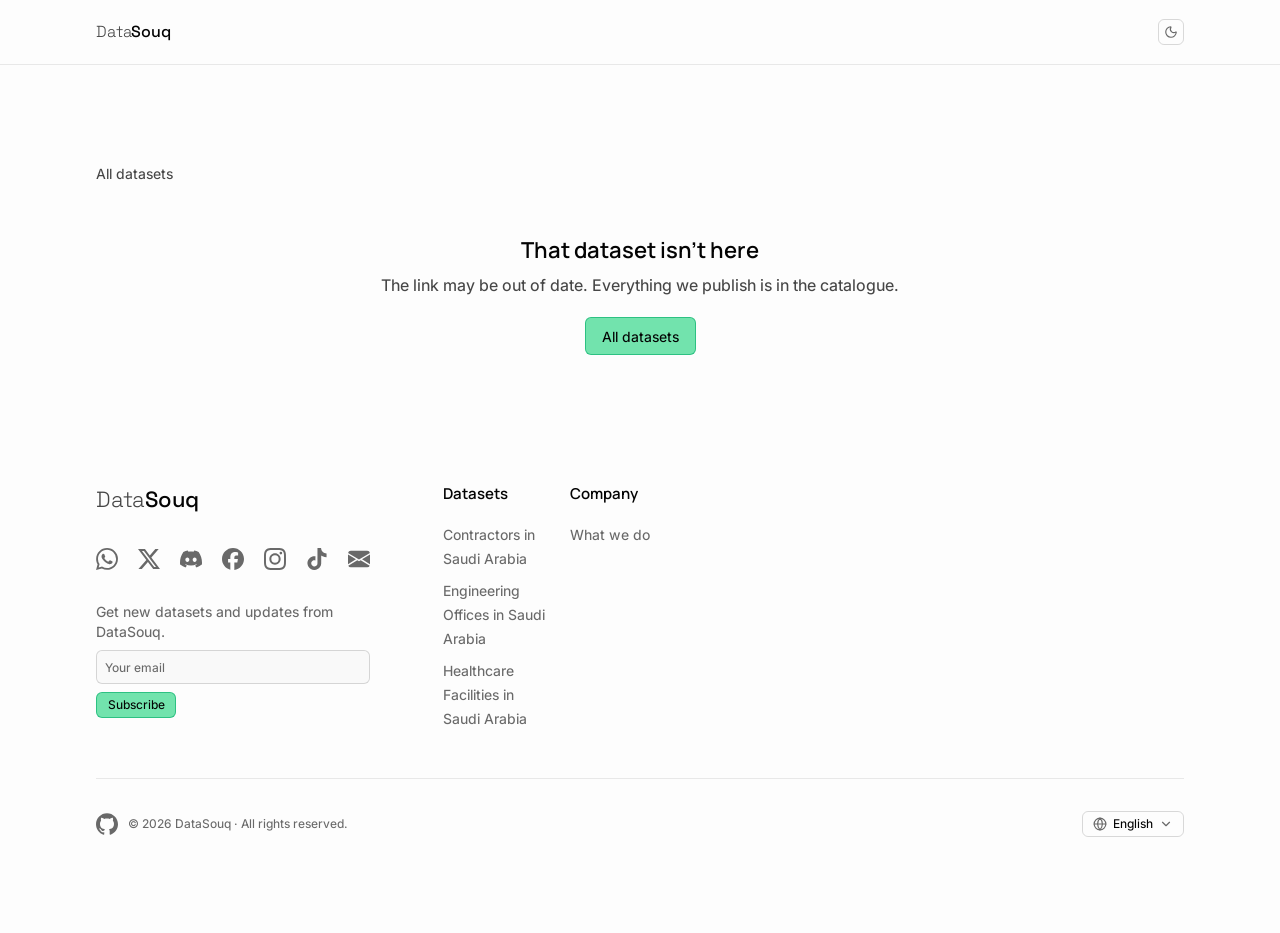
==== commit a1de9a7b: "Add a region map, fix the gap between chart cards, rebuild the dictionary Three things, each checked" ====
--- a/dataset.html
+++ b/dataset.html
@@ -92,9 +92,16 @@
 <!-- ============================ Nav ============================ -->
 <header class="nav">
   <div class="container nav__inner">
-    <!-- The theme control leads the bar, pinned to its left edge. .nav__inner
-         is direction: ltr, so "left" here is the physical side and it stays
-         put when the page turns over into Arabic. -->
+    <!-- Wordmark: one word, two weights. The break between "Data" and "Souq"
+         is carried by weight and tone, not by a space or a separator. -->
+    <a class="brand" href="index.html#top" tabindex="0" lang="en" aria-label="DataSouq — home"
+       data-i18n-attr="aria-label:brandHome"
+       ><span class="brand__data">Data</span><span class="brand__souq">Souq</span></a>
+
+    <!-- The theme control closes the bar, held at its right edge by an auto
+         margin. .nav__inner is direction: ltr, so that edge is the physical
+         one and the control does not cross the bar when the page turns over
+         into Arabic. -->
     <button class="ctl ctl--icon" id="theme-toggle" tabindex="0" aria-label="Toggle theme">
       <!-- Lucide: sun -->
       <svg class="icon-sun" viewBox="0 0 24 24" fill="none" stroke="currentColor" stroke-width="2" stroke-linecap="round" stroke-linejoin="round" aria-hidden="true">
@@ -113,12 +120,6 @@
         <path d="M20.985 12.486a9 9 0 1 1-9.473-9.472c.405-.022.617.46.402.803a6 6 0 0 0 8.268 8.268c.344-.215.825-.004.803.401"/>
       </svg>
     </button>
-
-    <!-- Wordmark: one word, two weights. The break between "Data" and "Souq"
-         is carried by weight and tone, not by a space or a separator. -->
-    <a class="brand" href="index.html#top" tabindex="0" lang="en" aria-label="DataSouq — home"
-       data-i18n-attr="aria-label:brandHome"
-       ><span class="brand__data">Data</span><span class="brand__souq">Souq</span></a>
   </div>
 </header>
 
@@ -363,6 +364,10 @@
 
 <script src="assets/js/icons.js"></script>
 <script src="assets/js/datasets.js"></script>
+<!-- The region geometry, shared by every dataset that maps it rather than
+     copied into each one's payload. Generated by tools/build_map.py from
+     public-domain Natural Earth data — see tools/geo/NOTICE.md. -->
+<script src="assets/data/geo-sa-regions.js"></script>
 <script src="assets/js/site.js"></script>
 <script src="assets/js/dataset-page.js"></script>
 </body>
--- a/assets/css/styles.css
+++ b/assets/css/styles.css
@@ -928,14 +928,17 @@
 /* One child now — the wordmark. The 12px gap that used to separate it from the
    controls went with them; flex and align-items are what still earn their
    place, centring the wordmark in a 65px bar. */
-/* Two children now — the theme control and the wordmark, in that order. The
-   12px gap is the one the controls used when they sat here before.
-
-   direction: ltr is what pins the theme control to the left: it is set on
-   this row for the wordmark's sake (a logo lockup never mirrors), and it
-   holds the control's side steady through a language switch as a
-   consequence. Without it the button would cross the bar in Arabic, which is
-   exactly what it must not do. */
+/* Two children now — the wordmark and the theme control, one at each end.
+
+   direction: ltr is what pins them there: it is set on this row for the
+   wordmark's sake (a logo lockup never mirrors), and it holds both sides
+   steady through a language switch as a consequence. Without it the control
+   would cross the bar in Arabic, which is exactly what it must not do.
+
+   The auto margin is what carries the control to the far edge; there are two
+   children and no third, so justify-content: space-between would do the same
+   thing today and quietly stop doing it the moment anything else joins the
+   row. */
 .nav__inner {
   height: 100%;
   display: flex;
@@ -943,6 +946,7 @@
   gap: 12px;
   direction: ltr;
 }
+.nav__inner #theme-toggle { margin-left: auto; }
 
 /* Wordmark. One word set in two weights of Space Grotesk: "Data" light and
    muted, "Souq" medium and full contrast. No mark, no space, no separator —
@@ -1987,13 +1991,22 @@
    rather than 700. Worth it here — the value is printed at the end of every
    bar, so precision does not rest on the bar's length. */
 .charts { column-gap: 12px; }
-.chart { break-inside: avoid; margin-bottom: 12px; }
 @media (min-width: 900px) {
   .charts { column-count: 2; }
 }
 
+/* The 12px below each card is the gap between cards stacked in a column, and
+   it matches .charts' own column-gap and the 12px .cards uses between the
+   catalogue's cards — one rhythm for every card grid on the site.
+
+   It belongs in THIS rule and not beside break-inside above, which is where
+   it was: `margin: 0` here is later in the source at the same specificity, so
+   it silently won and the cards sat flush against each other with no gap at
+   all. A figure's default margin is what `margin: 0` was there to clear, so
+   the shorthand stays and carries the 12px itself. */
 .chart {
-  margin: 0;
+  margin: 0 0 12px;
+  break-inside: avoid;
   padding: 20px;
   background: var(--card);
   border: 1px solid var(--border);
@@ -2097,6 +2110,52 @@
   border-end-end-radius: 4px;
 }
 
+/* The map. Colour is the value channel here and nowhere else on this page,
+   so it is the one chart that carries a scale legend.
+
+   The borders between regions are drawn in the card colour, not in a border
+   tone: the same rule the bars follow, where white does the separating and a
+   stroke would add ink that is not data. At this size a 1.5-unit stroke on a
+   1000-unit viewBox paints well under a pixel, which is what keeps thirteen
+   shapes reading as one country rather than thirteen outlined tiles.
+
+   The SVG is left to scale with its box; it carries no fixed height, so the
+   viewBox's own aspect ratio decides how tall the card gets. */
+.map {
+  display: block;
+  width: 100%;
+  height: auto;
+  margin-bottom: 14px;
+}
+.map__region {
+  stroke: var(--card);
+  stroke-width: 1.5;
+  stroke-linejoin: round;
+  transition: opacity 0.15s var(--ease);
+}
+/* Hovering lifts one region out of the ramp without recolouring it — the
+   shade still means what the legend says it means. */
+.map:hover .map__region { opacity: 0.55; }
+.map .map__region:hover { opacity: 1; }
+
+/* Low to high, left to right, each band naming the range it covers. */
+.map__legend {
+  display: flex;
+  flex-wrap: wrap;
+  gap: 4px 12px;
+  font-size: var(--text-xs);
+  line-height: var(--lh-xs);
+  color: var(--muted-foreground);
+  font-variant-numeric: tabular-nums;
+}
+.map__key { display: inline-flex; align-items: center; gap: 6px; }
+.map__swatch {
+  inline-size: 10px;
+  block-size: 10px;
+  border-radius: 2px;
+  flex-shrink: 0;
+}
+
 /* The split: one bar, segmented, for "what is the share of each class".
    Reached for when one class holds most of the file — as separate bars that
    is one full-width bar and three hairlines, which answers nothing.
@@ -2149,27 +2208,59 @@
    Data dictionary
    ========================================================================== */
 
+/* One grid for the whole table, with the rows as subgrid — the same
+   mechanism the charts use, and for the same reason: the field column has to
+   size itself to the longest name ONCE and every row has to share that
+   width. As a grid per row it was a flat 0.28fr, which handed
+   `organization_mobile_number` and `row` the same 224px and left most rows
+   with a gap of nothing between the name and what it means.
+
+   fit-content(26%) takes the width the longest identifier needs and stops
+   there, so a name like `row` sits right beside its description. */
 .dict {
+  display: grid;
+  grid-template-columns: 1fr;
   border: 1px solid var(--border);
   border-radius: var(--radius-lg);
   overflow: hidden;
   background: var(--card);
 }
-.dict__row {
+.dict__row,
+.dict__head {
   display: grid;
-  grid-template-columns: 1fr;
+  grid-template-columns: subgrid;
+  grid-column: 1 / -1;
   gap: 4px;
   padding: 14px 16px;
   border-bottom: 1px solid var(--border);
 }
 .dict__row:last-child { border-bottom: 0; }
 
+/* A header row, because the two halves of a row are a name and a meaning and
+   nothing said so. It also gives the table the same shape the design
+   system's own Table has: a muted caption row in the small size, over rows
+   separated by a hairline. */
+.dict__head {
+  font-size: var(--text-xs);
+  line-height: var(--lh-xs);
+  color: var(--tertiary-foreground);
+  background: var(--muted);
+  padding-block: 10px;
+}
+
 @media (min-width: 768px) {
-  .dict__row {
-    grid-template-columns: minmax(0, 0.28fr) minmax(0, 1fr);
-    gap: 16px;
-    align-items: baseline;
-  }
+  .dict { grid-template-columns: fit-content(26%) minmax(0, 1fr); }
+  .dict__row,
+  .dict__head { gap: 16px; align-items: baseline; }
+}
+
+/* Without subgrid every row keeps its own two tracks. They stop tracking the
+   longest name across the table, but the columns still line up, which is the
+   part that matters. */
+@supports not (grid-template-columns: subgrid) {
+  .dict { display: block; }
+  .dict__row,
+  .dict__head { grid-template-columns: minmax(0, 0.26fr) minmax(0, 1fr); }
 }
 
 /* The field name is the literal column header a buyer will see in the file,
@@ -2178,14 +2269,20 @@
 
    Set in the sans, not a mono face: this page follows the same call the card
    titles already made upstream-versus-here — supabase's own CardTitle is
-   `text-xs font-mono`, and this build ships no mono companion, so weight and
-   the brand tone carry the "this is an identifier" signal instead of a
-   second family loaded for one column. */
+   `text-xs font-mono`, and this build ships no mono companion, so weight
+   carries the "this is an identifier" signal instead of a second family
+   loaded for one column.
+
+   It took --brand-text until the table had 27 rows of it, at which point the
+   accent was doing nothing but shouting: the brand tone is for the things a
+   reader can act on, and these are labels. --foreground at 500 against a
+   --muted-foreground description is the contrast that actually orders the
+   row — the name is the anchor, and it was the smallest, palest thing in it. */
 .dict__field {
-  font-size: var(--text-xs);
+  font-size: var(--text-sm);
   line-height: var(--lh-sm);
   font-weight: 500;
-  color: var(--brand-text);
+  color: var(--foreground);
   overflow-wrap: anywhere;
   /* Column names are ASCII identifiers even in the Arabic view, so they are
      pinned LTR — otherwise a name ending in a digit or underscore reorders. */
@@ -2196,12 +2293,17 @@
 .dict__desc {
   font-size: var(--text-sm);
   line-height: var(--lh-sm);
+  color: var(--muted-foreground);
   margin: 0;
 }
+
+/* The values a column takes, which the file's own dictionary carries in a
+   third column. Kept under the description rather than beside it: some of
+   them run to a paragraph, and a third track would squeeze both. */
 .dict__notes {
   font-size: var(--text-xs);
   line-height: var(--lh-xs);
-  color: var(--muted-foreground);
+  color: var(--tertiary-foreground);
   margin: 4px 0 0;
 }
 
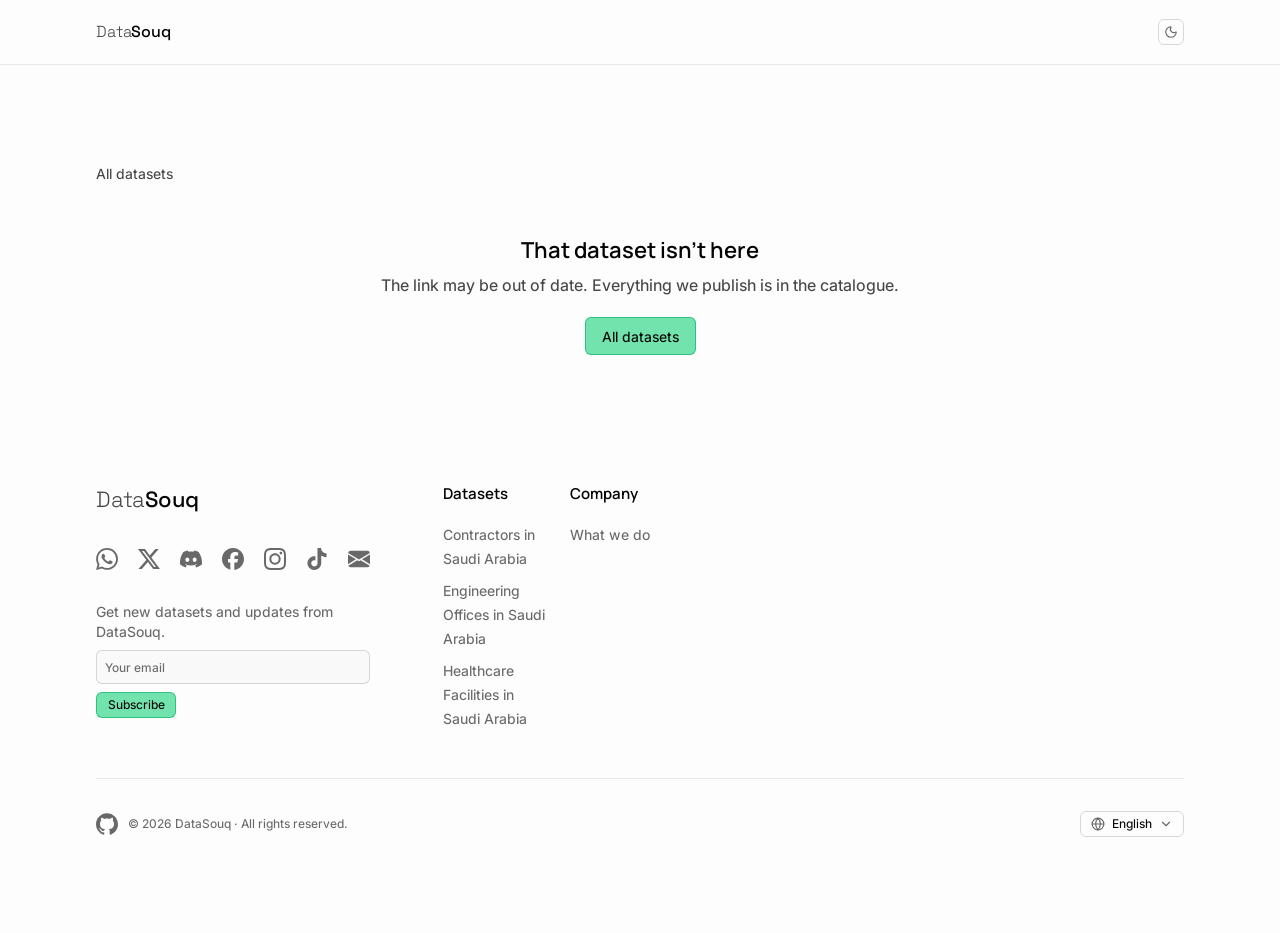
==== commit 463856f8: "Fix the language trigger's width so switching languages doesn't resize it Measured before touching a" ====
--- a/dataset.html
+++ b/dataset.html
@@ -150,7 +150,10 @@
         <h2 data-i18n="chartsTitle">What the file actually holds</h2>
         <p data-i18n="chartsLead">Every figure below is counted from the delivered file, not estimated.</p>
       </div>
-      <div id="detail-charts" class="charts"></div>
+      <!-- No .charts here: each group renders its own column container, and
+           a .charts on the outside would put the GROUPS into two columns
+           rather than the cards inside them. -->
+      <div id="detail-charts"></div>
     </div>
   </section>
 
@@ -198,7 +201,7 @@
 
         <div class="footer__social">
           <span class="sr-only" role="status" aria-live="polite" id="copy-status"></span>
-      <a class="social" data-wa href="https://wa.me/@mbi.group" target="_blank" rel="noopener noreferrer"
+      <a class="social" data-wa href="https://wa.me/@datasouq" target="_blank" rel="noopener noreferrer"
          tabindex="0" aria-label="WhatsApp" title="WhatsApp">
         <svg viewBox="0 0 24 24" fill="none" stroke="none" aria-hidden="true">
           <path fill="currentColor" d="M17.472 14.382c-.297-.149-1.758-.867-2.03-.967-.273-.099-.471-.148-.67.15-.197.297-.767.966-.94 1.164-.173.199-.347.223-.644.075-.297-.15-1.255-.463-2.39-1.475-.883-.788-1.48-1.761-1.653-2.059-.173-.297-.018-.458.13-.606.134-.133.298-.347.446-.52.149-.174.198-.298.298-.497.099-.198.05-.371-.025-.52-.075-.149-.669-1.612-.916-2.207-.242-.579-.487-.5-.669-.51-.173-.008-.371-.01-.57-.01-.198 0-.52.074-.792.372-.272.297-1.04 1.016-1.04 2.479 0 1.462 1.065 2.875 1.213 3.074.149.198 2.096 3.2 5.077 4.487.709.306 1.262.489 1.694.625.712.227 1.36.195 1.871.118.571-.085 1.758-.719 2.006-1.413.248-.694.248-1.289.173-1.413-.074-.124-.272-.198-.57-.347m-5.421 7.403h-.004a9.87 9.87 0 0 1-5.031-1.378l-.361-.214-3.741.982.998-3.648-.235-.374a9.86 9.86 0 0 1-1.51-5.26c.001-5.45 4.436-9.884 9.888-9.884 2.64 0 5.122 1.03 6.988 2.898a9.825 9.825 0 0 1 2.893 6.994c-.003 5.45-4.437 9.884-9.885 9.884m8.413-18.297A11.815 11.815 0 0 0 12.05 0C5.495 0 .16 5.335.157 11.892c0 2.096.547 4.142 1.588 5.945L.057 24l6.305-1.654a11.882 11.882 0 0 0 5.683 1.448h.005c6.554 0 11.89-5.335 11.893-11.893a11.821 11.821 0 0 0-3.48-8.413Z"/>
@@ -331,7 +334,7 @@
               <path d="M12 2a14.5 14.5 0 0 0 0 20 14.5 14.5 0 0 0 0-20"/>
               <path d="M2 12h20"/>
             </svg>
-            <span id="lang-current">English</span>
+            <span class="langpicker__label" id="lang-current">English</span>
             <!-- Lucide: chevron-down -->
             <svg class="langpicker__chevron" viewBox="0 0 24 24" fill="none" stroke="currentColor" stroke-width="2" stroke-linecap="round" stroke-linejoin="round" aria-hidden="true">
               <path d="m6 9 6 6 6-6"/>
--- a/assets/css/styles.css
+++ b/assets/css/styles.css
@@ -1028,10 +1028,31 @@
    edge to track here. */
 .langpicker { position: relative; display: inline-flex; }
 
-/* Wider than a .ctl icon button because it carries a word; the word is the
-   endonym — "English", "العربية" — so its width changes with the language and
-   the control is left to size itself rather than being pinned. */
+/* Wider than a .ctl icon button because it carries a word — the endonym,
+   "English" or "العربية". The BUTTON no longer sizes itself to that word: it
+   used to, and switching language visibly narrowed it, 103px to 90px
+   measured, because "العربية" (29px) is shorter than "English" (41px) in
+   this font at this size. That 13px jump moved the chevron and the edge of
+   the pill under a control the reader had just used — the one moment they
+   are looking straight at it.
+
+   Fixed by giving the WORD a fixed box instead of the button: see
+   .langpicker__label below. The globe and the chevron then never move,
+   whichever language is live. */
 .langpicker__trigger { cursor: pointer; }
+
+/* 42px, not measured-and-left: "English" is 41.27px in this font at 12px
+   (canvas measureText, cross-checked against the rendered box), and 42
+   rounds that up by less than a pixel of slack. "العربية" is 29px, so it
+   centres in the same box with room either side rather than filling it.
+   Re-measure this if a label ever changes or a third language is added —
+   the number is the point, not the formula. */
+.langpicker__label {
+  display: inline-block;
+  inline-size: 42px;
+  text-align: center;
+  flex-shrink: 0;
+}
 .langpicker__trigger[aria-expanded="true"] { border-color: var(--tertiary-foreground); }
 
 /* The chevron turns over when the menu is open, which is the only motion in
@@ -1899,6 +1920,31 @@
 }
 .detail__missing p { color: var(--muted-foreground); margin-bottom: 20px; }
 
+/* Shown where the charts or the dictionary would be when a dataset has been
+   added to datasets.js but not yet measured. Built like a chart card so the
+   section keeps its shape — Supabase: an empty state "should provide the
+   initial state in the same presentation as the list when there is data". */
+.emptystate {
+  padding: 32px 20px;
+  background: var(--card);
+  border: 1px solid var(--border);
+  border-radius: var(--radius-lg);
+  text-align: center;
+}
+.emptystate__title {
+  font-size: var(--text-base);
+  line-height: var(--lh-base);
+  font-weight: 600;
+  margin: 0 0 6px;
+}
+.emptystate__body {
+  font-size: var(--text-sm);
+  line-height: var(--lh-sm);
+  color: var(--muted-foreground);
+  margin: 0 auto 20px;
+  max-inline-size: 60ch;
+}
+
 /* ==========================================================================
    Charts — horizontal bars, built from HTML rather than SVG
    ==========================================================================
@@ -1941,7 +1987,7 @@
       their own value would encode the length twice and spend the only free
       channel on what the bar already says.
    2. ORDINAL ramp (--chart-ramp-1..6). Categories that ARE a scale:
-      classification grades 1-6, completeness tiers A-D. The ramp carries
+      classification grades 1-6. The ramp carries
       the rung, so the reader sees the shape of the ladder even where the
       bars are sorted by it rather than by size. Off-scale values —
       Unclassified, Not recorded — take --chart-null, a neutral grey,
@@ -1957,6 +2003,7 @@
   --chart-bar: #097C4F;
   --chart-track: rgba(3, 3, 3, 0.055);
   --chart-null: rgba(3, 3, 3, 0.26);
+  --dots-opacity: 0.88;
   --chart-ramp-1: #2dcc87;
   --chart-ramp-2: #27b175;
   --chart-ramp-3: #219764;
@@ -1968,6 +2015,7 @@
   --chart-bar: #2BA770;
   --chart-track: rgba(243, 246, 244, 0.06);
   --chart-null: rgba(243, 246, 244, 0.24);
+  --dots-opacity: 0.62;
   --chart-ramp-1: #afe6ce;
   --chart-ramp-2: #76d4ab;
   --chart-ramp-3: #3cbf87;
@@ -1976,23 +2024,111 @@
   --chart-ramp-6: #236d4d;
 }
 
-/* Columns, not a grid. These cards run from four rows to twenty, and a grid
-   lays them in ROWS: every card stretches to the tallest of its pair, so a
-   four-row chart beside an eighteen-row one was padded to 670px with 400 of
-   them blank. align-items: start stops the stretching but leaves the hole,
-   because the next grid row still clears the taller card.
-
-   Multi-column flows each card at its own height and packs the next one
-   directly beneath, which is what this content wants. DOM order is
-   unchanged, so the reading order a screen reader follows is still the
-   order the charts were written in; break-inside keeps a card whole.
-
-   The trade is track width: two columns give each bar about 310px to run in
-   rather than 700. Worth it here — the value is printed at the end of every
-   bar, so precision does not rest on the bar's length. */
+/* One column, always. There was a two-column layout above 900px — this
+   used `column-count: 2` rather than grid specifically to avoid stretching
+   every card to the tallest in its row (a four-row chart beside an
+   eighteen-row one was padded to 670px, 400 of it blank). Two cards side by
+   side read as a comparison between them, which most adjacent pairs here do
+   not intend — "Records by region" beside "Top 10 cities" is two unrelated
+   answers, not two halves of one. **House** — reversed at the reader's
+   request; see rule 7.3.
+
+   `column-gap` stays: inert at one column, harmless to leave, and the
+   number to restore first if this is ever revisited. `break-inside: avoid`
+   on `.chart` (below) is what actually keeps a card whole; multi-column
+   layout itself no longer does anything a plain block stack would not. */
 .charts { column-gap: 12px; }
+
+/* Groups, because seven cards in one flow have no hierarchy and nothing to
+   separate them.
+
+   Carbon's dashboard page is the source for both halves of this. On order:
+   "Place the most important at the top of the page and follow the F-pattern
+   for the remaining elements, finishing with the least important
+   information." On the space between them: white space "either sets elements
+   apart or brings them together to distinguish a point's priority" — so the
+   gap between two groups is deliberately larger than the 12px between two
+   cards, and that difference is the whole mechanism. Cards that touch belong
+   together; groups that stand apart do not.
+
+   Which charts land in which group is decided in
+   tools/build_dataset_details.py, not here: it is a judgement about the data,
+   and it belongs with the data. */
+.chartgroup + .chartgroup { margin-top: 40px; }
+
+/* A quiet label. It names the group without competing with the section's own
+   h2 above it — same size and tone as the eyebrow that heads each section,
+   which is the established way this page labels a band of content. */
+.chartgroup__title {
+  font-size: var(--text-xs);
+  line-height: var(--lh-xs);
+  font-weight: 500;
+  color: var(--muted-foreground);
+  margin: 0 0 2px;
+}
+
+/* The line Supabase pairs with every section title. Same size and colour as
+   the title — it is the same voice continuing, not a second level. */
+.chartgroup__note {
+  font-size: var(--text-xs);
+  line-height: var(--lh-xs);
+  color: var(--muted-foreground);
+  margin: 0 0 12px;
+  max-inline-size: 58ch;
+}
+
+/* The map no longer needs to span anything: every chart is already full
+   width (see .charts above), so the map has no more area than a bar chart
+   has by virtue of the column layout alone. Its size cap (620px, below)
+   carries the hierarchy on its own now — capped and centred rather than
+   filling the row, which is still what keeps the drawing at a sensible
+   height (left uncapped it comes out 880px tall) without it needing a
+   column count to be capped AGAINST. `column-span: all` was removed here:
+   spanning all columns of a one-column layout was already a no-op, and
+   leaving it in would have described a page that no longer exists. */
 @media (min-width: 900px) {
-  .charts { column-count: 2; }
+  /* Drawing and legend side by side. Stacked, the legend sat under a centred
+     drawing with the span's width empty on both flanks — the card had asked
+     for the full row and then used a third of it. Beside the drawing the
+     legend reads as part of the same figure and the flanks shrink.
+
+     Carbon's consistency rule ("legends in the same position relative to the
+     charting area") stays satisfied: this is the page's only legend. The
+     split's swatch list is a key, not a legend — it carries label, share and
+     count, so it is a readout of the bar above it. Rule 6.3 keeps the two
+     apart, and rule 7.7 records the position.
+
+     The pair is capped and centred rather than stretched. The drawing's
+     height follows its width, and left to fill the row it came out 880px
+     tall — not hierarchy but a map eating the page. 780px puts the drawing
+     near the 560px that reads well and gives the legend its column. */
+  .chart--map .map__wrap {
+    display: flex;
+    align-items: center;
+    gap: 32px;
+    inline-size: fit-content;
+    max-inline-size: 100%;
+    margin-inline: auto;
+  }
+  /* A fixed drawing width, not a flexible one. Flexible, the drawing was
+     whatever the legend left it: the choropleth's legend grew from 91px to
+     271px when it started naming regions and the map shrank from 657 to 477
+     in the same edit, while the dot map beside it kept its width. Two maps
+     on the same site at two sizes for no reason the reader can see is
+     exactly what Carbon's "all charts should use the same layout" is about.
+     620 is the widest that keeps the country under ~510px tall. */
+  .chart--map .map {
+    flex: 0 0 auto;
+    inline-size: 620px;
+    max-inline-size: none;
+    margin-block-end: 0;
+  }
+  /* One key per line, low band at the top, so the column reads as a scale. */
+  .chart--map .map__legend {
+    flex: 0 0 auto;
+    flex-direction: column;
+    gap: 10px;
+  }
 }
 
 /* The 12px below each card is the gap between cards stacked in a column, and
@@ -2012,18 +2148,74 @@
   border: 1px solid var(--border);
   border-radius: var(--radius-lg);
 }
-.chart__head { margin-bottom: 16px; }
+/* Heading on one side, metric on the other, note across the bottom — which
+   is Supabase's ChartHeader (a title beside a ChartMetric) with our note
+   under it. The metric never wraps under the heading on a narrow card
+   because it is a short number; `align-items: baseline` sits it on the same
+   line as the title rather than floating above it. */
+.chart__head {
+  display: grid;
+  grid-template-columns: minmax(0, 1fr) auto;
+  align-items: baseline;
+  column-gap: 16px;
+  margin-bottom: 16px;
+}
+.chart__heading { min-inline-size: 0; }
+
+/* The subject, so a page of findings can still be scanned for one chart. */
+.chart__kicker {
+  font-size: var(--text-xs);
+  line-height: var(--lh-xs);
+  color: var(--muted-foreground);
+  margin: 0 0 2px;
+}
 .chart__title {
   font-size: var(--text-base);
   line-height: var(--lh-base);
   font-weight: 600;
-  margin: 0 0 4px;
-}
+  margin: 0;
+  text-wrap: balance;
+}
+
+/* Supabase's ChartMetric: the value large, its label small underneath,
+   aligned to the end of the header. */
+.chart__metric {
+  margin: 0;
+  text-align: end;
+  white-space: nowrap;
+  font-variant-numeric: tabular-nums;
+}
+.chart__metric-value {
+  display: block;
+  font-size: var(--text-base);
+  line-height: var(--lh-base);
+  font-weight: 600;
+}
+.chart__metric-label {
+  display: block;
+  font-size: var(--text-xs);
+  line-height: var(--lh-xs);
+  color: var(--muted-foreground);
+}
+
+/* Capped at 80 characters. Uncapped, the note under the full-width map card
+   ran 1,031px at 12px — 180 characters a line, where the comfortable range
+   is 45 to 75 and WCAG 1.4.8 stops at 80. Every other note on the page was
+   already inside that by accident of sitting in a column; the map's was the
+   one the full-width span broke.
+
+   58ch, not 80ch: `ch` is the width of a "0", and a "0" is wider than the
+   average letter, so 80ch measured out at 107 real characters. 58ch lands
+   on 78. The number is calibrated against this font at this size, which is
+   why it is written down rather than guessed at again later. */
 .chart__note {
   font-size: var(--text-xs);
   line-height: var(--lh-xs);
   color: var(--muted-foreground);
   margin: 0;
+  grid-column: 1 / -1;
+  padding-block-start: 8px;
+  max-inline-size: 58ch;
 }
 
 /* ONE grid for the whole chart, not a grid per row — the three columns have
@@ -2121,11 +2313,20 @@
 
    The SVG is left to scale with its box; it carries no fixed height, so the
    viewBox's own aspect ratio decides how tall the card gets. */
+/* The cap lives HERE, not only inside the 900px query where it started.
+   Between 768 and 899 the card is already full width but the two-column
+   query has not fired, so the drawing had nothing stopping it: 663x544 at a
+   768px viewport and 755x619 at 860px — both TALLER than the 657x539 it
+   gets at 1280px, which is the opposite of what a smaller screen wants.
+   Above 900px .map__wrap overrides this and lets the drawing take the width
+   the legend leaves it. */
 .map {
   display: block;
   width: 100%;
+  max-inline-size: 560px;
   height: auto;
-  margin-bottom: 14px;
+  margin-block-end: 14px;
+  margin-inline: auto;
 }
 .map__region {
   stroke: var(--card);
@@ -2137,6 +2338,44 @@
    shade still means what the legend says it means. */
 .map:hover .map__region { opacity: 0.55; }
 .map .map__region:hover { opacity: 1; }
+
+/* The dot map. The country is drawn first as a quiet ground and the dots
+   sit on top of it: without the outline the shape of the place — which is
+   the only reason a map beats a ranked list — is left to be inferred from
+   where the dots stop.
+
+   The ground is a flat fill, not a ramp. It carries no value at all here;
+   its whole job is to say "this is Saudi Arabia" and then get out of the
+   way, so it takes the same neutral the off-scale bars take. */
+.dots__ground {
+  fill: var(--chart-track);
+  stroke: var(--border);
+  stroke-width: 1;
+  stroke-linejoin: round;
+}
+
+/* Partly transparent so overlap reads as density: two dots on top of each
+   other are darker than one, which is what a dot map is for in a city.
+
+   The opacity differs by theme because the same 0.55 does not mean the same
+   thing on the two cards. Rule 4.5 wants a mark at 3:1 against its surface,
+   and a LONE dot is the worst case: at 0.55 the light bar (#097C4F blending
+   toward white) fell to 1.80:1 while the dark one (#2BA770 blending toward
+   near-black) still measured 3.44:1. Solved rather than nudged — light
+   needs at least 0.824 to clear 3:1 and dark only 0.452, so 0.88 and 0.62
+   give both a margin (3.48:1 and 3.62:1). Density then rides mostly on the
+   radius, which is fine: that is the channel FT prescribes for totals. */
+.dots__dot {
+  fill: var(--chart-bar);
+  fill-opacity: var(--dots-opacity);
+}
+.dots__key { display: inline-flex; align-items: center; gap: 6px; }
+.dots__swatch {
+  inline-size: 18px;
+  block-size: 18px;
+  flex-shrink: 0;
+  overflow: visible;
+}
 
 /* Low to high, left to right, each band naming the range it covers. */
 .map__legend {
@@ -2148,12 +2387,23 @@
   color: var(--muted-foreground);
   font-variant-numeric: tabular-nums;
 }
-.map__key { display: inline-flex; align-items: center; gap: 6px; }
+/* align-items: start, not center: a band can hold two or three regions and
+   the swatch belongs beside the FIRST line of them, not floating against the
+   middle of a wrapped block. */
+.map__key { display: flex; align-items: start; gap: 6px; }
+
+/* The places in one band. Each name keeps its count next to it and the pair
+   never breaks across lines — a region separated from its figure is worse
+   than no figure. */
+.map__places { display: flex; flex-wrap: wrap; gap: 2px 10px; }
+.map__place { white-space: nowrap; }
+.map__place b { font-weight: 500; color: var(--foreground); font-variant-numeric: tabular-nums; }
 .map__swatch {
   inline-size: 10px;
   block-size: 10px;
   border-radius: 2px;
   flex-shrink: 0;
+  margin-block-start: 3px;
 }
 
 /* The split: one bar, segmented, for "what is the share of each class".
@@ -2199,7 +2449,7 @@
 .split__name { color: var(--muted-foreground); overflow-wrap: anywhere; }
 .split__share { font-weight: 500; font-variant-numeric: tabular-nums; }
 .split__count {
-  color: var(--tertiary-foreground);
+  color: var(--muted-foreground);
   font-variant-numeric: tabular-nums;
   white-space: nowrap;
 }
@@ -2240,10 +2490,16 @@
    nothing said so. It also gives the table the same shape the design
    system's own Table has: a muted caption row in the small size, over rows
    separated by a hairline. */
+/* --muted-foreground, not --tertiary-foreground, and for the reason
+   deviation 4 at the top of this file already gives: that token fails AA on
+   these surfaces. Measured in dark, composited through the translucent
+   --muted strip: 2.72:1 where 12px text needs 4.5. The same swap fixes
+   .split__count and .dict__notes, both 4.27:1 on --card. In light all three
+   already passed; dark is where the token gives out. */
 .dict__head {
   font-size: var(--text-xs);
   line-height: var(--lh-xs);
-  color: var(--tertiary-foreground);
+  color: var(--muted-foreground);
   background: var(--muted);
   padding-block: 10px;
 }
@@ -2290,11 +2546,16 @@
   unicode-bidi: isolate;
   text-align: start;
 }
+/* Same 80-character cap as the chart note, in the same calibrated `ch`: the
+   description column is 830px wide at 1280px, which ran 129 characters a
+   line. The cap stops the line, the column keeps its width — so the table
+   still fills the card and the sentence still reads. */
 .dict__desc {
   font-size: var(--text-sm);
   line-height: var(--lh-sm);
   color: var(--muted-foreground);
   margin: 0;
+  max-inline-size: 56ch;
 }
 
 /* The values a column takes, which the file's own dictionary carries in a
@@ -2303,7 +2564,7 @@
 .dict__notes {
   font-size: var(--text-xs);
   line-height: var(--lh-xs);
-  color: var(--tertiary-foreground);
+  color: var(--muted-foreground);
   margin: 4px 0 0;
 }
 
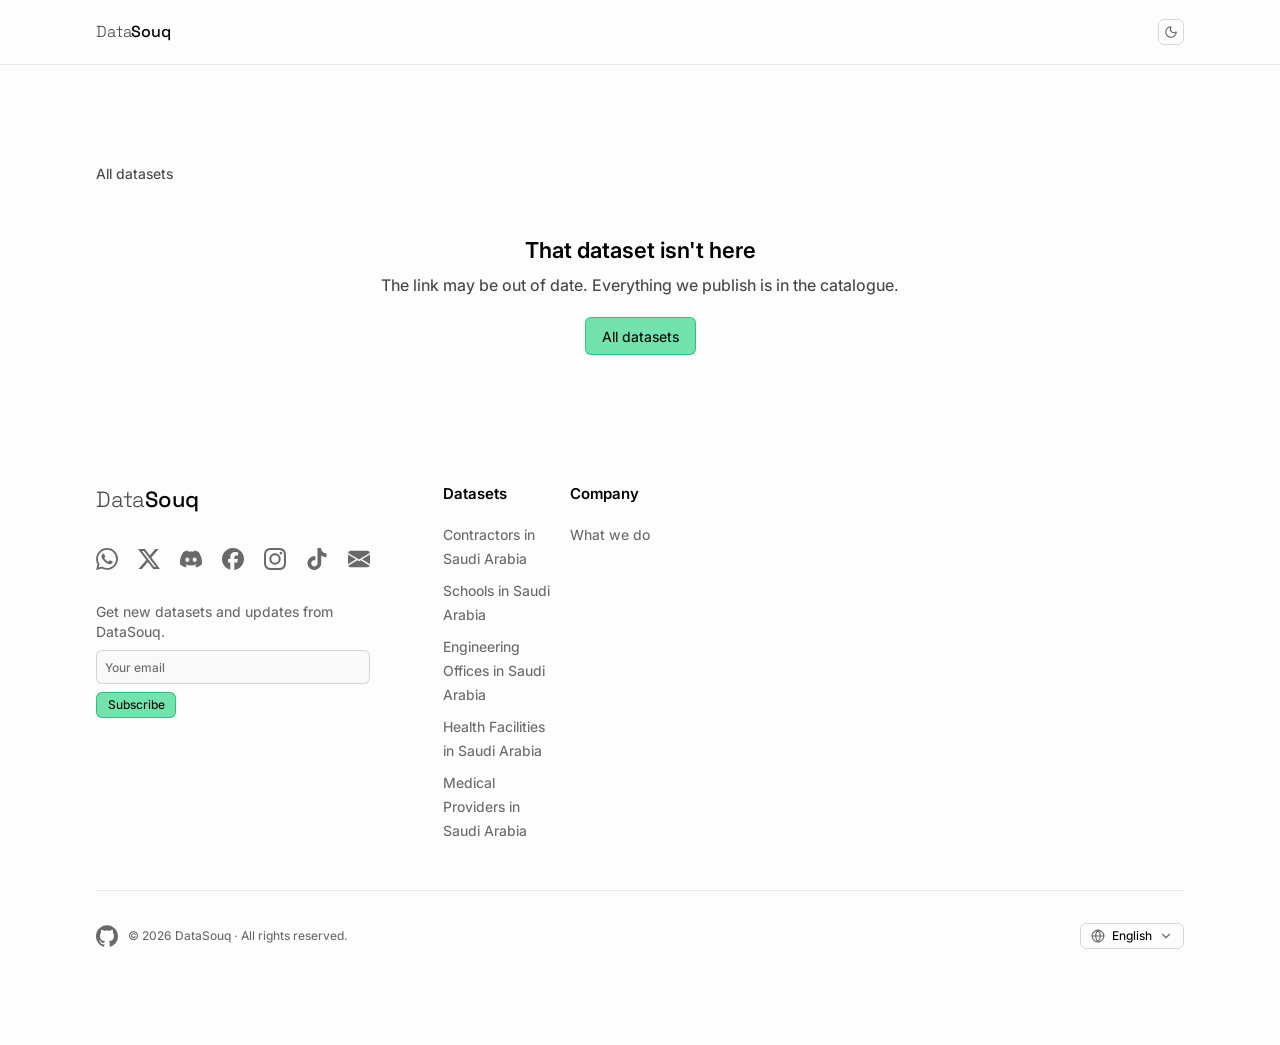
==== commit a522337f: "Drop Manrope: Inter already had the one weight it was here for Manrope was a second Latin family car" ====
--- a/dataset.html
+++ b/dataset.html
@@ -27,7 +27,7 @@
 
 <link rel="preconnect" href="https://fonts.googleapis.com">
 <link rel="preconnect" href="https://fonts.gstatic.com" crossorigin>
-<link href="https://fonts.googleapis.com/css2?family=Inter:wght@400;450;500&family=Manrope:wght@500;600&family=IBM+Plex+Sans+Arabic:wght@400;500;600&display=swap" rel="stylesheet">
+<link href="https://fonts.googleapis.com/css2?family=Inter:wght@400;450;500;600&family=IBM+Plex+Sans+Arabic:wght@400;500;600&display=swap" rel="stylesheet">
 <link href="https://fonts.googleapis.com/css2?family=Space+Grotesk:wght@300;500&text=DataSouq&display=swap" rel="stylesheet">
 
 <link rel="stylesheet" href="assets/css/styles.css">
@@ -289,7 +289,15 @@
     <div class="footer__bar">
       <!-- The source link opens this line: it points at the work the line
            claims ownership of, which is not a setting and does not belong
-           beside one. -->
+           beside one.
+
+           The line itself is pinned in English in both languages, at the
+           reader's request — no data-i18n on .footer__rights, and the year
+           is set as a plain number in site.js rather than run through
+           digits(). A copyright notice is the one sentence on the page
+           where the words are the trademark, not a translation of it; a
+           reader switching languages sees "© 2026 DataSouq · All rights
+           reserved." either way, never "جميع الحقوق محفوظة." nor "٢٠٢٦". -->
       <span class="footer__copy">
         <a class="social" href="https://github.com/datasouq" target="_blank"
            rel="noopener noreferrer" tabindex="0" aria-label="GitHub" title="GitHub">
@@ -299,7 +307,7 @@
           </svg>
         </a>
         <span>© <span id="year">2026</span> DataSouq ·
-          <span class="footer__rights" data-i18n="rights">All rights reserved.</span></span>
+          <span class="footer__rights">All rights reserved.</span></span>
       </span>
 
       <!-- The language picker is what is left at this end: the one control
@@ -366,6 +374,9 @@
 </footer>
 
 <script src="assets/js/icons.js"></script>
+<!-- Headline figures, measured from the delivered files by
+     tools/build_dataset_details.py. Generated - do not edit. -->
+<script src="assets/data/metrics.js"></script>
 <script src="assets/js/datasets.js"></script>
 <!-- The region geometry, shared by every dataset that maps it rather than
      copied into each one's payload. Generated by tools/build_map.py from
--- a/assets/css/styles.css
+++ b/assets/css/styles.css
@@ -446,10 +446,20 @@
      below steps it down. large and xlarge are plain `text-base` at every width. */
   --text-responsive-sm: var(--text-base);
 
-  /* --- Fonts: --font-sans is Inter, --font-heading is Manrope ----------- */
+  /* --- Fonts: Inter for both, headings included ------------------------ */
+  /* Headings were Manrope, a second family for the sake of h1-h6 and nothing
+     else. Measured on the live site: Inter 48,256 bytes, IBM Plex Sans Arabic
+     45,296, Manrope 24,836, Space Grotesk 2,352 - and an Arabic reader pays for
+     all four, 120,740 bytes against 74,295 for the whole of the landing page
+     beside them. Manrope was a third of the Latin font weight for one role that
+     Inter already covers at 600, so it goes (ui.md 5.2).
+
+     The token stays rather than collapsing into --font: h1-h6 name it, and the
+     day headings want a face of their own again it is one line here and one
+     weight in the font URL, not a hunt through the stylesheet. */
   --font: "Inter", "IBM Plex Sans Arabic", "Helvetica Neue", Helvetica,
     ui-sans-serif, system-ui, sans-serif;
-  --font-heading: "Manrope", "IBM Plex Sans Arabic", "Helvetica Neue", Helvetica,
+  --font-heading: "Inter", "IBM Plex Sans Arabic", "Helvetica Neue", Helvetica,
     ui-sans-serif, system-ui, sans-serif;
 
   /* The wordmark only. Kept off --font-sans so the logo never drifts with the
@@ -2560,12 +2570,22 @@
 
 /* The values a column takes, which the file's own dictionary carries in a
    third column. Kept under the description rather than beside it: some of
-   them run to a paragraph, and a third track would squeeze both. */
+   them run to a paragraph, and a third track would squeeze both.
+
+   And because some of them run to a paragraph, this column needs rule 6.8 more
+   than the description above it does, not less — it went uncapped while its
+   neighbour was capped. Measured on the longest note in the contractors table
+   at a 1024px viewport: the column ran 699px and set 124 characters on the
+   first line. The cap is measured at THIS size rather than copied from
+   .dict__desc, whose 56ch is calibrated at --text-sm: at the --text-xs here,
+   58ch lands on 75 characters and 60ch lands on exactly 80, so 58 is the last
+   step that keeps a margin under the rule. */
 .dict__notes {
   font-size: var(--text-xs);
   line-height: var(--lh-xs);
   color: var(--muted-foreground);
   margin: 4px 0 0;
+  max-inline-size: 58ch;
 }
 
 /* A count beside the section heading, so the reader knows the list's size
